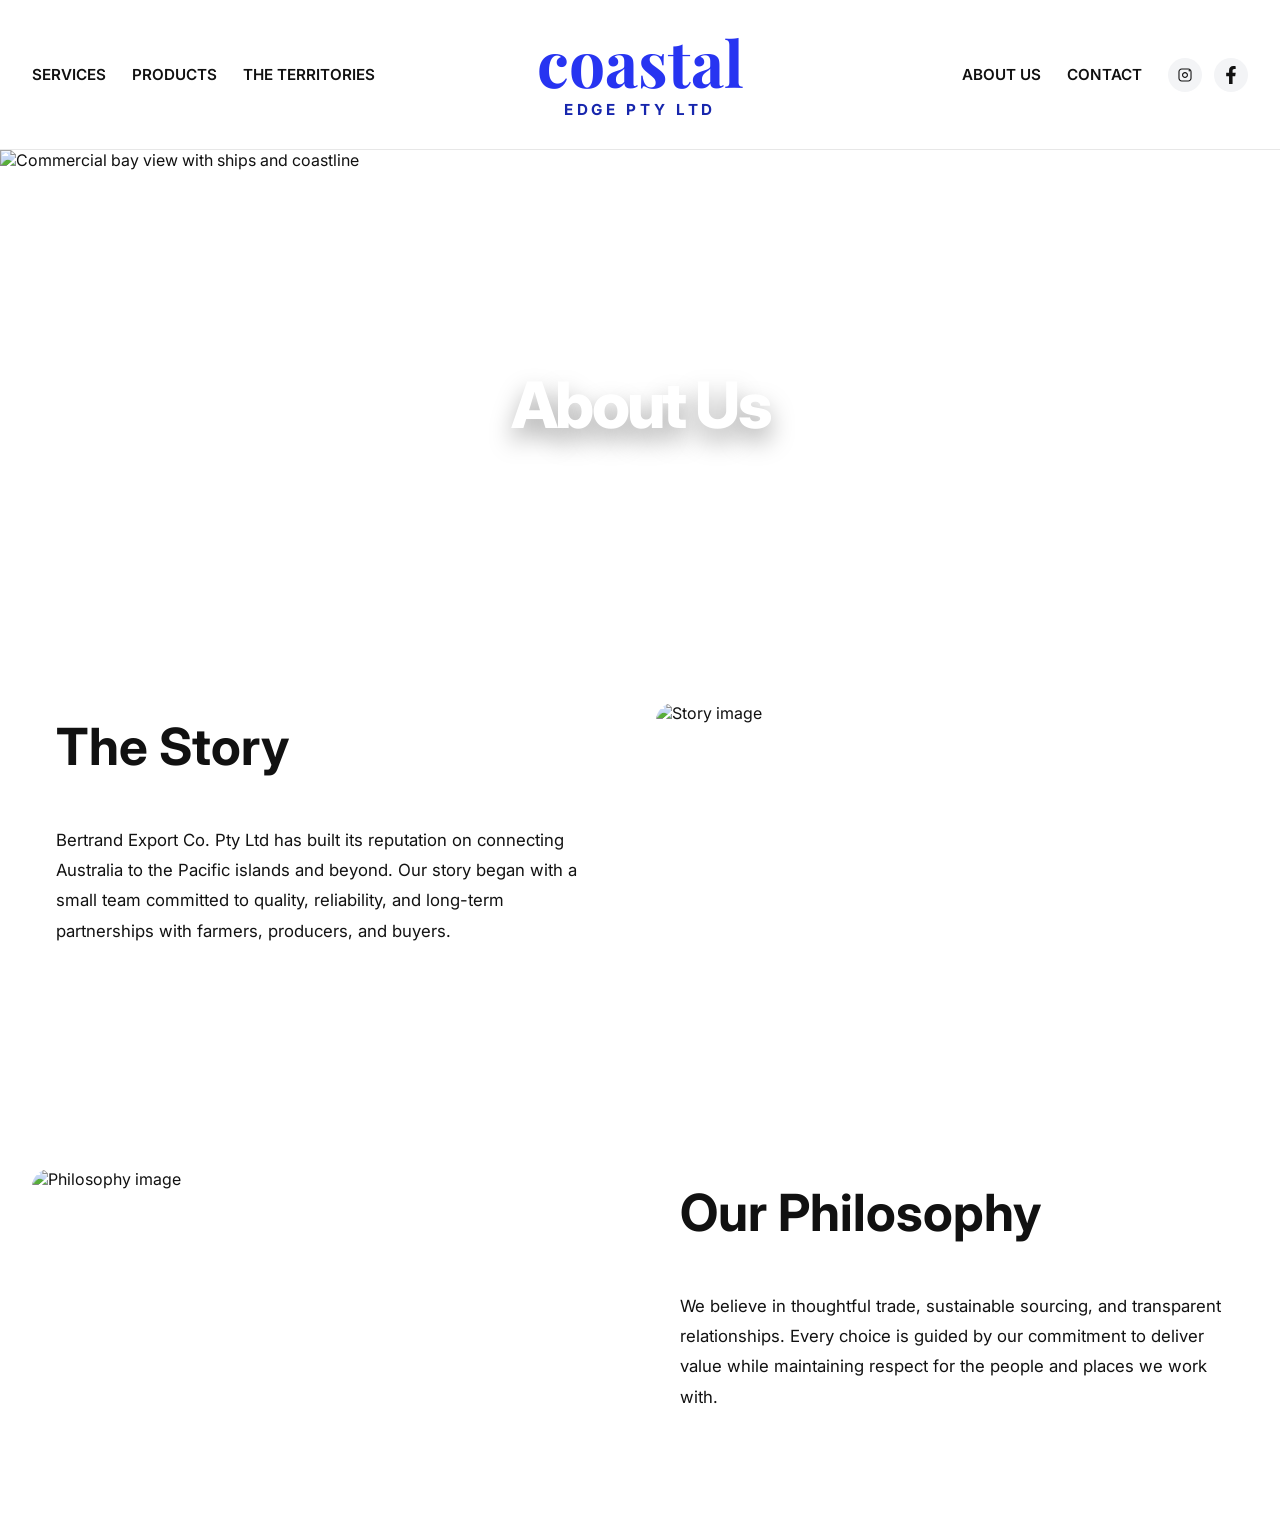
==== about.html @ 96f3cc94 "first commit" ====
<!DOCTYPE html>
<html lang="en">
  <head>
    <meta charset="UTF-8" />
    <meta name="viewport" content="width=device-width, initial-scale=1.0" />
    <title>About Us</title>
    <meta name="description" content="About Bertrand Export Co. Pty Ltd." />
    <link rel="preconnect" href="https://fonts.googleapis.com" />
    <link rel="preconnect" href="https://fonts.gstatic.com" crossorigin />
    <link
      href="https://fonts.googleapis.com/css2?family=Inter:wght@400;500;600;700&family=Playfair+Display:wght@600;700&display=swap"
      rel="stylesheet"
    />
    <link rel="stylesheet" href="styles.css" />
  </head>
  <body>
    <header class="site-header">
      <div class="header-group header-left">
        <a href="services.html">SERVICES</a>
        <a href="products.html">PRODUCTS</a>
        <a href="territory.html">THE TERRITORIES</a>
      </div>

      <div class="brand-block">
        <a class="brand-link" href="index.html">
          <div class="brand-mark">Coastal</div>
          <div class="brand-subtitle">EDGE PTY LTD</div>
        </a>
      </div>

      <div class="header-group header-right">
        <a href="about.html">ABOUT US</a>
        <a href="contact.html">CONTACT</a>
        <div class="social-links">
          <a href="https://www.instagram.com" aria-label="Instagram" class="social-icon">
            <svg viewBox="0 0 512 512" width="18" height="18" fill="currentColor" aria-hidden="true">
              <path d="M349.33 69.33H162.67C109.57 69.33 69.33 109.57 69.33 162.67v186.67C69.33 402.43 109.57 442.67 162.67 442.67h186.67c53.1 0 93.33-40.24 93.33-93.33V162.67c0-53.1-40.24-93.34-93.34-93.34zm62.67 280c0 34.49-28.18 62.67-62.67 62.67H162.67c-34.49 0-62.67-28.18-62.67-62.67V162.67c0-34.49 28.18-62.67 62.67-62.67h186.67c34.49 0 62.67 28.18 62.67 62.67v186.66z"/>
              <path d="M256 170.67c-46.67 0-85.33 38.67-85.33 85.33S209.33 341.33 256 341.33 341.33 302.67 341.33 256 302.67 170.67 256 170.67zm0 138.66c-29.41 0-53.33-23.92-53.33-53.33s23.92-53.33 53.33-53.33 53.33 23.92 53.33 53.33-23.92 53.33-53.33 53.33z"/>
              <circle cx="377.33" cy="134.67" r="21.33"/>
            </svg>
          </a>
          <a href="https://www.facebook.com" aria-label="Facebook" class="social-icon">
            <svg viewBox="0 0 320 512" width="18" height="18" fill="currentColor" aria-hidden="true">
              <path d="M279.14 288l14.22-92.66h-88.91V134.33c0-25.35 12.42-50.06 52.24-50.06H293V6.26S259.36 0 225.36 0c-73.22 0-121.09 44.38-121.09 124.72V195.3H22.89V288h81.38v224h100.2V288z"/>
            </svg>
          </a>
        </div>
      </div>
    </header>

    <main>
      <section class="hero-section-half">
        <img
          src="https://images.unsplash.com/photo-1522202176988-66273c2fd55f?auto=format&fit=crop&w=1600&q=80"
          alt="Commercial bay view with ships and coastline"
        />
        <div class="hero-overlay-center">
          <h1>About Us</h1>
        </div>
      </section>

      <section class="about-page">
        <section class="about-section">
          <div class="about-copy">
            <h1>The Story</h1>
            <p>Bertrand Export Co. Pty Ltd has built its reputation on connecting Australia to the Pacific islands and beyond. Our story began with a small team committed to quality, reliability, and long-term partnerships with farmers, producers, and buyers.</p>
          </div>
          <div class="about-image">
            <img src="https://images.unsplash.com/photo-1494526585095-c41746248156?auto=format&fit=crop&w=1200&q=80" alt="Story image" />
          </div>
        </section>

      <section class="about-section alternate">
        <div class="about-image">
          <img src="https://images.unsplash.com/photo-1483721310020-03333e577078?auto=format&fit=crop&w=1200&q=80" alt="Philosophy image" />
        </div>
        <div class="about-copy">
          <h1>Our Philosophy</h1>
          <p>We believe in thoughtful trade, sustainable sourcing, and transparent relationships. Every choice is guided by our commitment to deliver value while maintaining respect for the people and places we work with.</p>
        </div>
      </section>
    </main>
  </body>
</html>
---- styles.css ----
@import url('https://fonts.googleapis.com/css2?family=Inter:wght@400;500;600;700&display=swap');
@import url('https://fonts.googleapis.com/css2?family=Playfair+Display:wght@600;700;800&display=swap');

:root {
  --bg: #ffffff;
  --text: #111111;
  --muted: #5e6670;
  --border: #e7e7e7;
}

* {
  box-sizing: border-box;
}

body {
  margin: 0;
  font-family: 'Inter', sans-serif;
  color: var(--text);
  background: var(--bg);
}

img {
  display: block;
  max-width: 100%;
}

/* Prevent horizontal scrollbar from 100vw elements */
html, body {
  overflow-x: hidden;
}

.site-header {
  position: fixed;
  top: 0;
  left: 0;
  right: 0;
  display: grid;
  grid-template-columns: 1fr auto 1fr;
  align-items: center;
  gap: 20px;
  height: 150px;
  padding: 0 32px;
  border-bottom: 1px solid var(--border);
  background: #fff;
  z-index: 20;
}

.header-group {
  display: flex;
  align-items: center;
  gap: 26px;
  flex-wrap: wrap;
}

.header-left {
  justify-self: start;
}

.header-right {
  justify-self: end;
}

.header-group a,
.language {
  color: var(--text);
  text-decoration: none;
  font-size: 0.95rem;
  font-weight: 600;
}

.header-group a:hover,
.social-links a:hover {
  color: #1a73e8;
}

.social-links {
  display: flex;
  align-items: center;
  gap: 12px;
}

.social-icon {
  display: inline-flex;
  align-items: center;
  justify-content: center;
  width: 34px;
  height: 34px;
  border-radius: 50%;
  background: #f3f4f6;
  color: var(--text);
  text-decoration: none;
}

.social-icon:hover {
  background: #e8ecff;
  color: #1a73e8;
}

.icon {
  display: inline-flex;
  align-items: center;
  justify-content: center;
  font-size: 1.05rem;
}

/* Language selector (UI only) */
.language-selector {
  position: relative;
  display: inline-flex;
  align-items: center;
}

.language-button {
  display: inline-flex;
  align-items: center;
  gap: 10px;
  padding: 10px 10px;
  border: 0;
  background: transparent;
  color: var(--text);
  font: inherit;
  cursor: pointer;
  border-radius: 999px;
}

.language-button:hover {
  color: #1a73e8;
}

.language-globe {
  font-size: 1.05rem;
}

.language-caret {
  font-size: 0.9rem;
  margin-top: 1px;
}

.language-menu {
  list-style: none;
  margin: 0;
  padding: 8px 0;
  position: absolute;
  top: calc(100% + 8px);
  right: 0;
  min-width: 160px;
  background: #fff;
  border: 1px solid var(--border);
  border-radius: 12px;
  box-shadow: 0 12px 24px rgba(17, 24, 39, 0.10);
  display: none;
}

.language-selector:focus-within .language-menu,
.language-selector:hover .language-menu {
  display: block;
}

.language-menu li {
  padding: 10px 14px;
  color: var(--text);
  font-weight: 600;
  font-size: 0.95rem;
}

.language-menu li:hover {
  background: #f3f4f6;
  color: #1a73e8;
}

.brand-block {

  display: flex;
  flex-direction: column;
  align-items: center;
  justify-content: center;
  text-align: center;
  flex: 1;
}

.brand-link {
  display: inline-flex;
  flex-direction: column;
  align-items: center;
  justify-content: center;
  text-decoration: none;
  color: inherit;
}

.brand-mark {
  font-family: 'Playfair Display', serif;
  font-size: 4rem;
  font-weight: 700;
  text-transform: lowercase;
  color: #2734f1;
  line-height: 1;
  letter-spacing: 0;
}

.brand-subtitle {
  margin-top: 6px;
  font-family: 'Inter', sans-serif;
  font-size: 0.95rem;
  font-weight: 700;
  letter-spacing: 0.24em;
  text-transform: uppercase;
  color: #1726ad;
}

.hero-section {
  position: relative;
  width: 100vw;
  overflow: hidden;
  display: flex;
  align-items: center;
  justify-content: center;
  height: calc(50vh + 150px);
  margin: 0 calc(-50vw + 50%);
  padding-top: 150px;
}


.hero-section img {
  width: 100vw;
  height: 100%;
  object-fit: cover;
  border-radius: 0;
  box-shadow: none;
}

.hero-section.homepage-hero {
  height: 100vh;
}


.hero-overlay {
  position: absolute;
  top: 50%;
  left: 50%;
  transform: translate(-50%, -50%);
  width: 100%;
  text-align: center;
  padding: 0 32px;
}

.hero-overlay h1 {
  margin: 0;
  color: #ffffff;
  font-size: clamp(3rem, 6vw, 5.2rem);
  font-weight: 800;
  letter-spacing: -0.04em;
  line-height: 1.02;
  text-shadow: 0 16px 40px rgba(0, 0, 0, 0.35);
}

@media (max-width: 720px) {
  .site-header {
    height: 68px;
  }

  .brand-mark {
    font-size: 1.35rem;
  }

  .hero-section {
    padding: 16px;
  }
}

.hero-section-half {
  position: relative;
  width: 100vw;
  overflow: hidden;
  display: flex;
  align-items: center;
  justify-content: center;
  height: 50vh;
  margin: 150px 0 0;
}

.contact-page {
  max-width: 1200px;
  margin: 0 auto 80px;
  padding: 0 24px;
}

.contact-hero {
  position: relative;
  width: 100vw;
  left: 50%;
  right: 50%;
  margin-left: -50vw;
  margin-right: -50vw;
  overflow: hidden;
  margin-bottom: 24px;
}

.contact-hero img {
  width: 100%;
  height: 520px;
  object-fit: cover;
}

.contact-hero .hero-overlay {
  position: absolute;
  top: 50%;
  left: 50%;
  transform: translate(-50%, -50%);
  text-align: center;
  width: 100%;
  padding: 0 24px;
}

.contact-hero .hero-overlay h1 {
  margin: 0;
  color: #ffffff;
  font-size: clamp(3rem, 5vw, 4.5rem);
  font-weight: 800;
  text-shadow: 0 16px 40px rgba(0, 0, 0, 0.35);
}

.contact-grid {
  display: grid;
  grid-template-columns: minmax(0, 1fr) minmax(0, 1fr);
  gap: 10px;
  align-items: start;
  margin-top: 0px;
}

  .content-row {
    display: grid;
    grid-template-columns: 1fr 1fr;
    gap: 32px;
    align-items: center;
    margin-bottom: 60px;
    padding: 0 32px;
  }

  .content-row.reverse-row {
    direction: rtl;
  }

  .content-row.reverse-row > * {
    direction: ltr;
  }

  .text-block {
    max-width: 620px;
  }

  .text-block h2 {
    margin-top: 100px;
    font-size: clamp(2rem, 4vw, 2.5rem);
  }

  .text-block p {
    color: #4d535c;
    line-height: 1.9;
    margin: 1rem 0;
  }

  .service-card h2 {
    margin-top: 2rem;
    margin-bottom: 16px;
    font-size: 1.35rem;
    color: #111;
  }

  .image-block {
    display: flex;
    align-items: flex-start;
    justify-content: center;
    margin-top: 32px;
  }

  /* Ensure all content-row images match the Customs & Compliance size */
  .content-row .image-block img {
    width: 100%;
    max-width: 620px;
    min-height: 360px;
    height: 360px;
    object-fit: cover;
    border-radius: 22px;
  }

  .intro-text ol {
    padding-left: 1.5rem;
    margin: 1rem 0 0;
    color: #4d535c;
    line-height: 1.9;
  }

  .intro-text ol li {
    margin-bottom: 0.75rem;
  }

.contact-info-panel {
  /* Keep contact details consistently aligned (text + block layout) */
  text-align: left;
  width: 100%;
  display: flex;
  flex-direction: column;
  justify-content: flex-start;
  gap: 0.8rem;
  min-height: 200px;
  padding: 0;
}

.contact-info-panel h2 {
  margin-top: 0;
  font-size: clamp(2rem, 4vw, 2.6rem);
}

.contact-info-panel p {
  margin: 0;
  font-size: 1.05rem;
  line-height: 1.8;
  color: #2b2f38;
}

.contact-info-panel > p:first-of-type {
  margin-bottom: 1.2rem;
}

.contact-info-panel p strong {
  display: inline;
  margin-bottom: 0;
}

.contact-map-panel {
  margin-top: 100px;
  align-self: flex-start;
}

.contact-map-panel iframe,
.contact-map-panel img {
  width: 100%;
  height: 100%;
  min-height: 520px;
  border-radius: 24px;
  border: 0;
}


@media (max-width: 900px) {
  .contact-grid {
    grid-template-columns: 1fr;
  }

  .contact-hero {
    width: 100%;
    margin-left: 0;
    margin-right: 0;
    left: 0;
    right: 0;
  }

  .contact-hero img {
    height: 320px;
  }
}

.about-page {
  width: 100%;
  max-width: 1400px;
  margin: 0 auto 60px;
  padding: 0 32px;
}

.about-page h1 {
  margin-top: 0 !important;
}

.about-section {
  display: grid;
  grid-template-columns: 1fr 1fr;
  gap: 32px;
  align-items: center;
  margin-bottom: 60px;
  padding-top: 60px;
}

.about-section.alternate {
  grid-template-columns: 1fr 1fr;
}

.about-section .about-copy,
.about-section .about-image {
  width: 100%;
}

.about-section .about-copy {
  padding: 60px 24px;
}

.about-section .about-image img {
  min-height: 260px;
}
.about-copy h1 {
  margin-top: 0;
  font-size: clamp(2.5rem, 4vw, 3.6rem);
  line-height: 1.05;
}

.about-copy p {
  margin: 24px 0 0;
  font-size: 1.05rem;
  line-height: 1.8;
  color: #121212;
}

.about-image img {
  width: 100%;
  height: auto;
  min-height: 280px;
  object-fit: cover;
  border-radius: 18px;
}

@media (max-width: 900px) {
  .about-section,
  .about-section.alternate {
    grid-template-columns: 1fr;
  }

  .about-page {
    margin-top: 120px;
  }
}

.hero-section-half img {
  width: 100%;
  height: 100%;
  object-fit: cover;
}

.hero-overlay-center {
  position: absolute;
  top: 40%;
  left: 50%;
  transform: translate(-50%, -50%);
  width: 100%;
  max-width: 960px;
  text-align: center;
  padding: 0 24px;
}

.hero-overlay-center h1 {
  margin: 0;
  color: #ffffff;
  font-size: clamp(2.8rem, 5vw, 4.5rem);
  font-weight: 800;
  letter-spacing: -0.04em;
  line-height: 1.02;
  text-shadow: 0 12px 24px rgba(0, 0, 0, 0.35);
}

.content-section {
  max-width: none;
  width: 100%;
  margin: 32px 0 48px;
  padding: 0 24px;
}

.intro-text {
  max-width: none;
  width: 100%;
  margin: 0 0 34px;
  text-align: center;
}

  .services-page .intro-text h1 {
    margin: 3rem 0 1rem;
    font-size: clamp(2.4rem, 4vw, 3rem);
    font-weight: 500;
    letter-spacing: -0.02em;
    color: #111;
  }

  .services-page .intro-text p,
  .services-page .intro-text ol {
    margin: 0 auto 1rem;
    max-width: 760px;
    font-size: 1.12rem;
    line-height: 1.95;
    color: #4d535c;
  }

  .services-page .intro-text:first-of-type {
    margin-bottom: 5rem;
  }

  .services-page .intro-text ol {
    padding-left: 1.25rem;
    text-align: left;
  }

  .services-page .service-grid {
    margin-top: 5rem;
  }

  .services-page .service-grid.service-grid-wide {
    margin: 0 auto 100px;
  }

.territory-page .content-section .intro-text p {
  font-size: 1.2rem;
  max-width: 860px;
  margin: 0 auto 1.5rem;
  line-height: 1.9;
}

.territory-page .territory-grid {
  display: grid;
  grid-template-columns: repeat(3, minmax(0, 1fr));
  gap: 24px;
  margin-top: 32px;
}

.territory-page .territory-grid article {
  background: #fff;
  border: 1px solid #f0f0f0;
  padding: 16px 24px 24px;
  border-radius: 18px;
  box-shadow: 0 12px 24px rgba(17, 24, 39, 0.06);
}

.territory-page .territory-grid article h2 {
  margin-top: 0 !important;
  margin-bottom: 14px;
}

.territory-grid h2 {
  margin-top: 0;
  margin-bottom: 14px;
  font-size: 1.35rem;
  color: #111;
}

.territory-grid p {
  margin: 0;
  color: #4d535c;
  line-height: 1.85;
}

  .service-grid {
    display: grid;
    grid-template-columns: repeat(3, minmax(0, 1fr));
    gap: 24px;
    margin-top: 32px;
  }

  .service-grid.service-grid-wide {
    margin-top: 16px;
  }

  .service-card {
    background: #ffffff;
    border: 1px solid #e7e7e7;
    border-radius: 18px;
    padding: 28px;
    box-shadow: 0 12px 24px rgba(17, 24, 39, 0.06);
  }

  .service-card h2 {
    margin-top: 0;
    margin-bottom: 16px;
    font-size: 1.35rem;
    color: #111;
  }

  .service-card p {
    margin: 0;
    color: #3d4451;
    line-height: 1.8;
  }

  @media (max-width: 900px) {
    .service-grid,
    .territory-grid,
    .about-section,
    .about-section.alternate,
    .contact-grid,
    .content-row {
      grid-template-columns: 1fr;
    }

    .contact-hero,
    .hero-section,
    .hero-section-half {
      width: 100%;
      margin-left: 0;
      margin-right: 0;
      left: 0;
      right: 0;
    }

    .contact-hero img,
    .hero-section img,
    .hero-section-half img {
      height: 320px;
    }

    .about-page {
      margin-top: 120px;
    }
  }

/* Increase top spacing above all headings site-wide */
h1, h2, h3, h4, h5, h6 {
  margin-top: 150px !important;
}

/* Products page headings should not have the global extra top spacing */
.products-page h3 {
  margin-top: 20px !important;
  margin-bottom: 5px !important;
}


/* Add space below each product content block */
.products-grid .product-card {
  margin-bottom: 80px;
}


/* Reset heading top spacing inside cards */
.service-card h1,
.service-card h2,
.service-card h3,
.service-card h4,
.service-card h5,
.service-card h6 {
  margin-top: 0 !important;
}
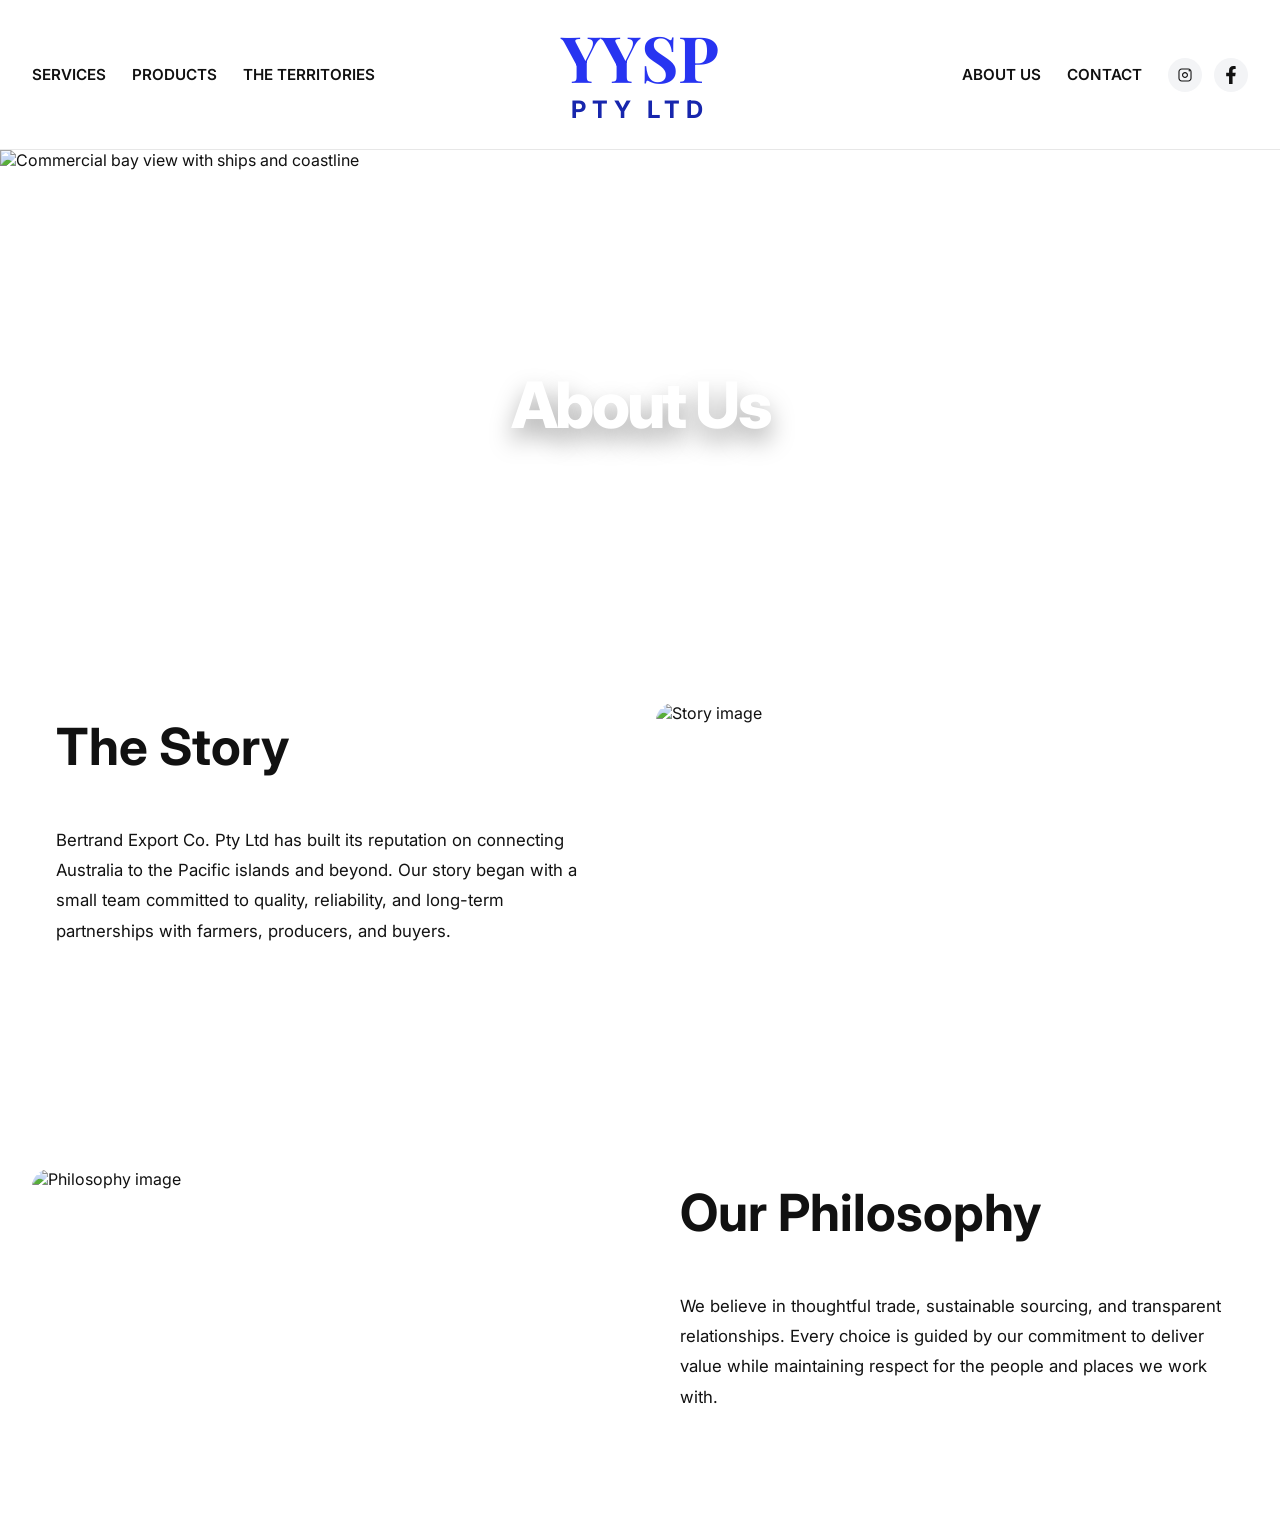
==== commit eaf03df5: "new" ====
--- a/about.html
+++ b/about.html
@@ -23,10 +23,16 @@
 
       <div class="brand-block">
         <a class="brand-link" href="index.html">
-          <div class="brand-mark">Coastal</div>
-          <div class="brand-subtitle">EDGE PTY LTD</div>
+          <div class="brand-mark">YYSP</div>
+          <div class="brand-subtitle">PTY LTD</div>
         </a>
       </div>
+
+      <button class="mobile-menu-toggle" type="button" aria-label="Toggle navigation" aria-expanded="false">
+        <span></span>
+        <span></span>
+        <span></span>
+      </button>
 
       <div class="header-group header-right">
         <a href="about.html">ABOUT US</a>
@@ -80,5 +86,27 @@
         </div>
       </section>
     </main>
+
+    <script>
+      const menuToggle = document.querySelector('.mobile-menu-toggle');
+      const siteHeader = document.querySelector('.site-header');
+      if (menuToggle && siteHeader) {
+        if (!siteHeader.querySelector('.mobile-nav-links')) {
+          const mobileNav = document.createElement('div');
+          mobileNav.className = 'mobile-nav-links';
+          const navLinks = Array.from(siteHeader.querySelectorAll('.header-group > a'));
+          navLinks.forEach((link) => {
+            const clone = link.cloneNode(true);
+            mobileNav.appendChild(clone);
+          });
+          siteHeader.appendChild(mobileNav);
+        }
+
+        menuToggle.addEventListener('click', () => {
+          const isOpen = siteHeader.classList.toggle('nav-open');
+          menuToggle.setAttribute('aria-expanded', isOpen ? 'true' : 'false');
+        });
+      }
+    </script>
   </body>
 </html>
--- a/styles.css
+++ b/styles.css
@@ -96,6 +96,31 @@
   color: #1a73e8;
 }
 
+.mobile-menu-toggle {
+  display: none;
+  flex-direction: column;
+  align-items: center;
+  justify-content: center;
+  gap: 4px;
+  width: 44px;
+  height: 44px;
+  border: 0;
+  background: transparent;
+  padding: 0;
+  cursor: pointer;
+}
+
+.mobile-menu-toggle span {
+  display: block;
+  width: 22px;
+  height: 2px;
+  border-radius: 2px;
+  background: #111;
+}
+
+.mobile-nav-links {
+  display: none;
+}
 .icon {
   display: inline-flex;
   align-items: center;
@@ -191,7 +216,6 @@
   font-family: 'Playfair Display', serif;
   font-size: 4rem;
   font-weight: 700;
-  text-transform: lowercase;
   color: #2734f1;
   line-height: 1;
   letter-spacing: 0;
@@ -200,7 +224,7 @@
 .brand-subtitle {
   margin-top: 6px;
   font-family: 'Inter', sans-serif;
-  font-size: 0.95rem;
+  font-size: 1.5rem;
   font-weight: 700;
   letter-spacing: 0.24em;
   text-transform: uppercase;
@@ -218,7 +242,6 @@
   margin: 0 calc(-50vw + 50%);
   padding-top: 150px;
 }
-
 
 .hero-section img {
   width: 100vw;
@@ -524,7 +547,17 @@
   }
 
   .about-page {
-    margin-top: 120px;
+    margin-top: 60px;
+  }
+
+  .about-section .about-copy,
+  .about-section.alternate .about-copy {
+    order: 1;
+  }
+
+  .about-section .about-image,
+  .about-section.alternate .about-image {
+    order: 2;
   }
 }
 
@@ -695,6 +728,21 @@
       right: 0;
     }
 
+    .services-page .hero-section {
+      position: relative;
+      width: 100vw;
+      left: 50%;
+      margin-left: -50vw;
+      margin-right: -50vw;
+      margin-top: 70px;
+      margin-bottom: 18px;
+      overflow: hidden;
+    }
+
+    .services-page .service-grid + .intro-text {
+      margin-top: 6rem;
+    }
+
     .contact-hero img,
     .hero-section img,
     .hero-section-half img {
@@ -734,4 +782,334 @@
   margin-top: 0 !important;
 }
 
-
+@media (max-width: 900px) {
+  /* Make hero full-bleed on small screens only (desktop remains unchanged) */
+  .hero-section {
+    width: 100%;
+    margin: 0;
+    padding-top: 0;
+    height: auto;
+  }
+
+  .services-page .hero-section {
+    position: relative;
+    width: 100vw;
+    left: 50%;
+    margin-left: -50vw;
+    margin-right: -50vw;
+    margin-top: 70px;
+    margin-bottom: 18px;
+    overflow: hidden;
+  }
+
+  .hero-section img {
+    width: 100%;
+    height: 360px;
+    object-fit: cover;
+  }
+  .site-header {
+    grid-template-columns: auto 1fr auto;
+    height: auto;
+    padding: 16px 20px;
+    gap: 12px;
+  }
+
+  .header-group {
+    display: none;
+    justify-content: center;
+    gap: 14px 20px;
+  }
+
+  .site-header.nav-open .mobile-nav-links {
+    display: flex;
+    flex-direction: column;
+    align-items: flex-start;
+    position: absolute;
+    top: calc(100% + 8px);
+    right: 20px;
+    left: auto;
+    width: min(260px, calc(100vw - 40px));
+    padding: 16px 18px;
+    background: #fff;
+    border: 1px solid var(--border);
+    border-radius: 14px;
+    box-shadow: 0 12px 24px rgba(17, 24, 39, 0.12);
+    z-index: 25;
+  }
+
+  .mobile-nav-links a {
+    display: block;
+    width: 100%;
+    padding: 10px 0;
+    color: var(--text);
+    text-decoration: none;
+    font-size: 0.95rem;
+    font-weight: 600;
+  }
+
+  .mobile-nav-links a:hover {
+    color: #1a73e8;
+  }
+
+  .header-left,
+  .header-right {
+    justify-self: auto;
+  }
+
+  .brand-block {
+    justify-self: start;
+    justify-content: flex-start;
+    align-items: flex-start;
+    margin-bottom: 0;
+    text-align: left;
+  }
+
+  .brand-block .brand-link {
+    align-items: flex-start;
+  }
+
+  /* Territory page: stack cards and tighten spacing on mobile only */
+  .territory-page .territory-grid {
+    grid-template-columns: 1fr;
+    gap: 18px;
+    padding: 0 16px;
+    margin-top: 18px;
+  }
+
+  .territory-page .territory-grid article {
+    padding: 18px;
+    min-height: auto;
+    border-radius: 14px;
+  }
+
+  /* Lower the hero overlay on territories page so the heading is visually centered on mobile */
+  .hero-overlay-center {
+    top: 50%;
+    transform: translate(-50%, -50%);
+  }
+
+  .brand-mark {
+    font-size: 1.85rem;
+  }
+
+  .brand-subtitle {
+    font-size: 0.72rem;
+    letter-spacing: 0.16em;
+  }
+
+  .mobile-menu-toggle {
+    display: flex;
+    justify-self: end;
+  }
+
+  .hero-section,
+  .hero-section-half,
+  .contact-hero {
+    height: 360px;
+    min-height: 360px;
+    margin: 0;
+    padding-top: 0;
+  }
+
+  /* Contact page: ensure hero image is full-width on mobile and add spacing below */
+  .contact-hero {
+    width: 100%;
+    left: 0;
+    right: 0;
+    margin-left: 0;
+    margin-right: 0;
+    overflow: hidden;
+    margin-bottom: 28px;
+  }
+
+  .contact-hero img {
+    width: 100%;
+    height: 360px;
+    object-fit: cover;
+  }
+
+  .hero-section.homepage-hero {
+    height: 70vh;
+    min-height: 420px;
+  }
+
+  .hero-overlay,
+  .hero-overlay-center,
+  .contact-hero .hero-overlay {
+    padding: 0 20px;
+  }
+
+  .hero-overlay h1,
+  .hero-overlay-center h1,
+  .contact-hero .hero-overlay h1 {
+    font-size: clamp(2rem, 6vw, 2.8rem);
+    line-height: 1.1;
+  }
+
+  .content-section {
+    padding: 0 20px;
+    margin: 20px 0 32px;
+  }
+
+  .content-row {
+    grid-template-columns: 1fr;
+    gap: 18px;
+    padding: 0;
+    margin-bottom: 32px;
+  }
+
+  .content-row.reverse-row {
+    direction: ltr;
+  }
+
+  .text-block {
+    max-width: 100%;
+  }
+
+  .text-block h2 {
+    margin-top: 0 !important;
+    font-size: clamp(1.6rem, 4vw, 2rem);
+  }
+
+  .text-block p {
+    font-size: 1rem;
+    line-height: 1.75;
+  }
+
+  .image-block {
+    margin-top: 0;
+  }
+
+  .content-row .image-block img {
+    min-height: 240px;
+    height: 240px;
+  }
+
+  .service-grid,
+  .territory-grid,
+  .about-section,
+  .about-section.alternate,
+  .contact-grid {
+    grid-template-columns: 1fr;
+    gap: 18px;
+  }
+
+  .service-card,
+  .territory-page .territory-grid article {
+    padding: 22px;
+  }
+
+  .about-page {
+    padding: 0 20px;
+    margin-top: 110px;
+  }
+
+  .about-section .about-copy {
+    padding: 0 0 8px;
+  }
+
+  .contact-info-panel,
+  .contact-map-panel {
+    margin-top: 0;
+  }
+
+  .contact-map-panel iframe,
+  .contact-map-panel img {
+    min-height: 320px;
+  }
+
+  h1,
+  h2,
+  h3,
+  h4,
+  h5,
+  h6 {
+    margin-top: 0 !important;
+  }
+
+  .products-page h3 {
+    margin-top: 12px !important;
+    margin-bottom: 6px !important;
+  }
+
+  .products-grid .product-card {
+    margin-bottom: 24px;
+  }
+}
+
+@media (max-width: 600px) {
+  .site-header {
+    padding: 14px 16px 12px;
+  }
+
+  .header-group {
+    gap: 10px 14px;
+  }
+
+  .header-group a {
+    font-size: 0.82rem;
+  }
+
+  .brand-mark {
+    font-size: 1.8rem;
+  }
+
+  .brand-subtitle {
+    font-size: 0.7rem;
+    letter-spacing: 0.14em;
+  }
+
+  .hero-section,
+  .hero-section-half,
+  .contact-hero {
+    height: 300px;
+    min-height: 300px;
+  }
+
+  .hero-section.homepage-hero {
+    height: 60vh;
+    min-height: 340px;
+  }
+
+  .hero-overlay,
+  .hero-overlay-center,
+  .contact-hero .hero-overlay {
+    padding: 0 16px;
+  }
+
+  .content-section {
+    padding: 0 16px;
+  }
+
+  .about-page {
+    padding: 0 16px;
+  }
+
+  .content-row .image-block img {
+    min-height: 220px;
+    height: 220px;
+    border-radius: 16px;
+  }
+
+  /* Extra small screens: nudge territories hero a bit lower for perfect centering */
+  .hero-overlay-center {
+    top: 55%;
+    transform: translate(-50%, -50%);
+  }
+
+  .territory-page .territory-grid {
+    padding: 0 12px;
+    gap: 14px;
+  }
+
+  /* Extra-small screens: slightly larger gap under contact hero */
+  .contact-hero {
+    margin-bottom: 36px;
+  }
+
+  .contact-hero img {
+    height: 320px;
+  }
+}
+
+
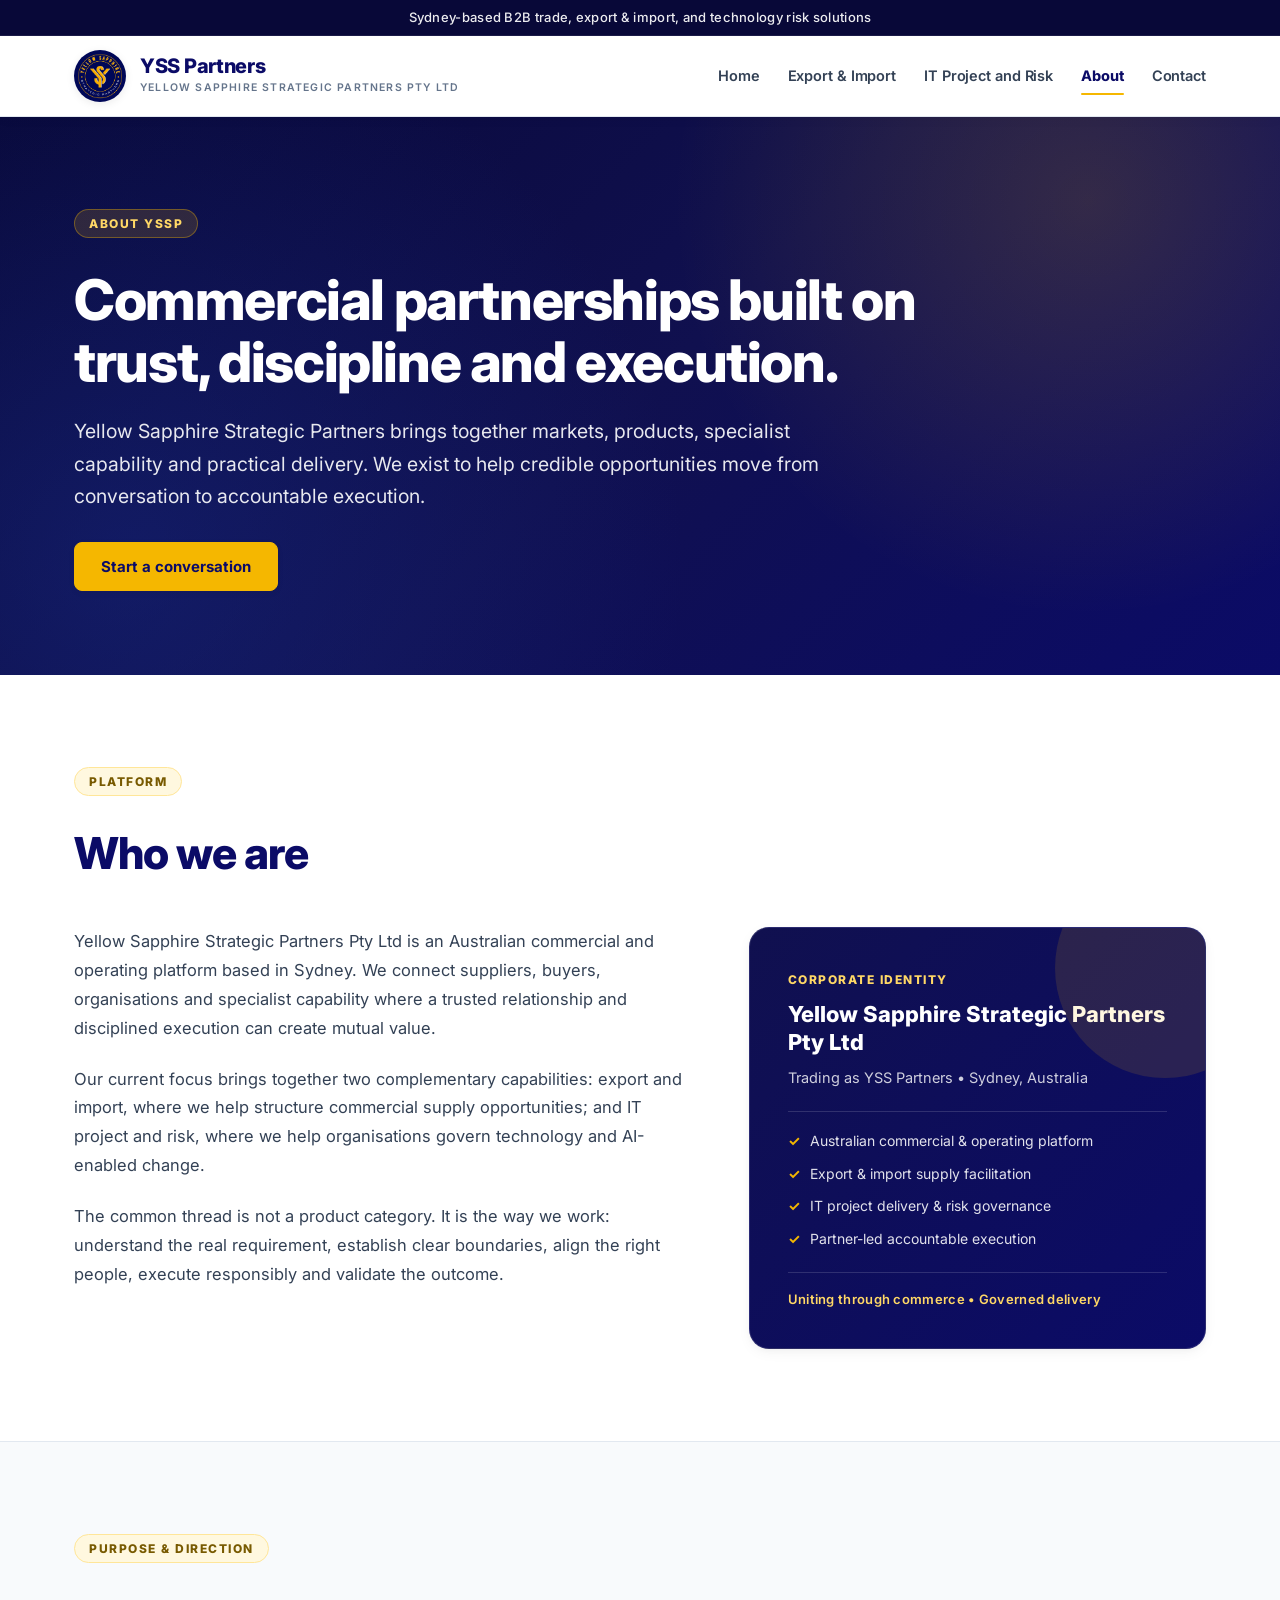
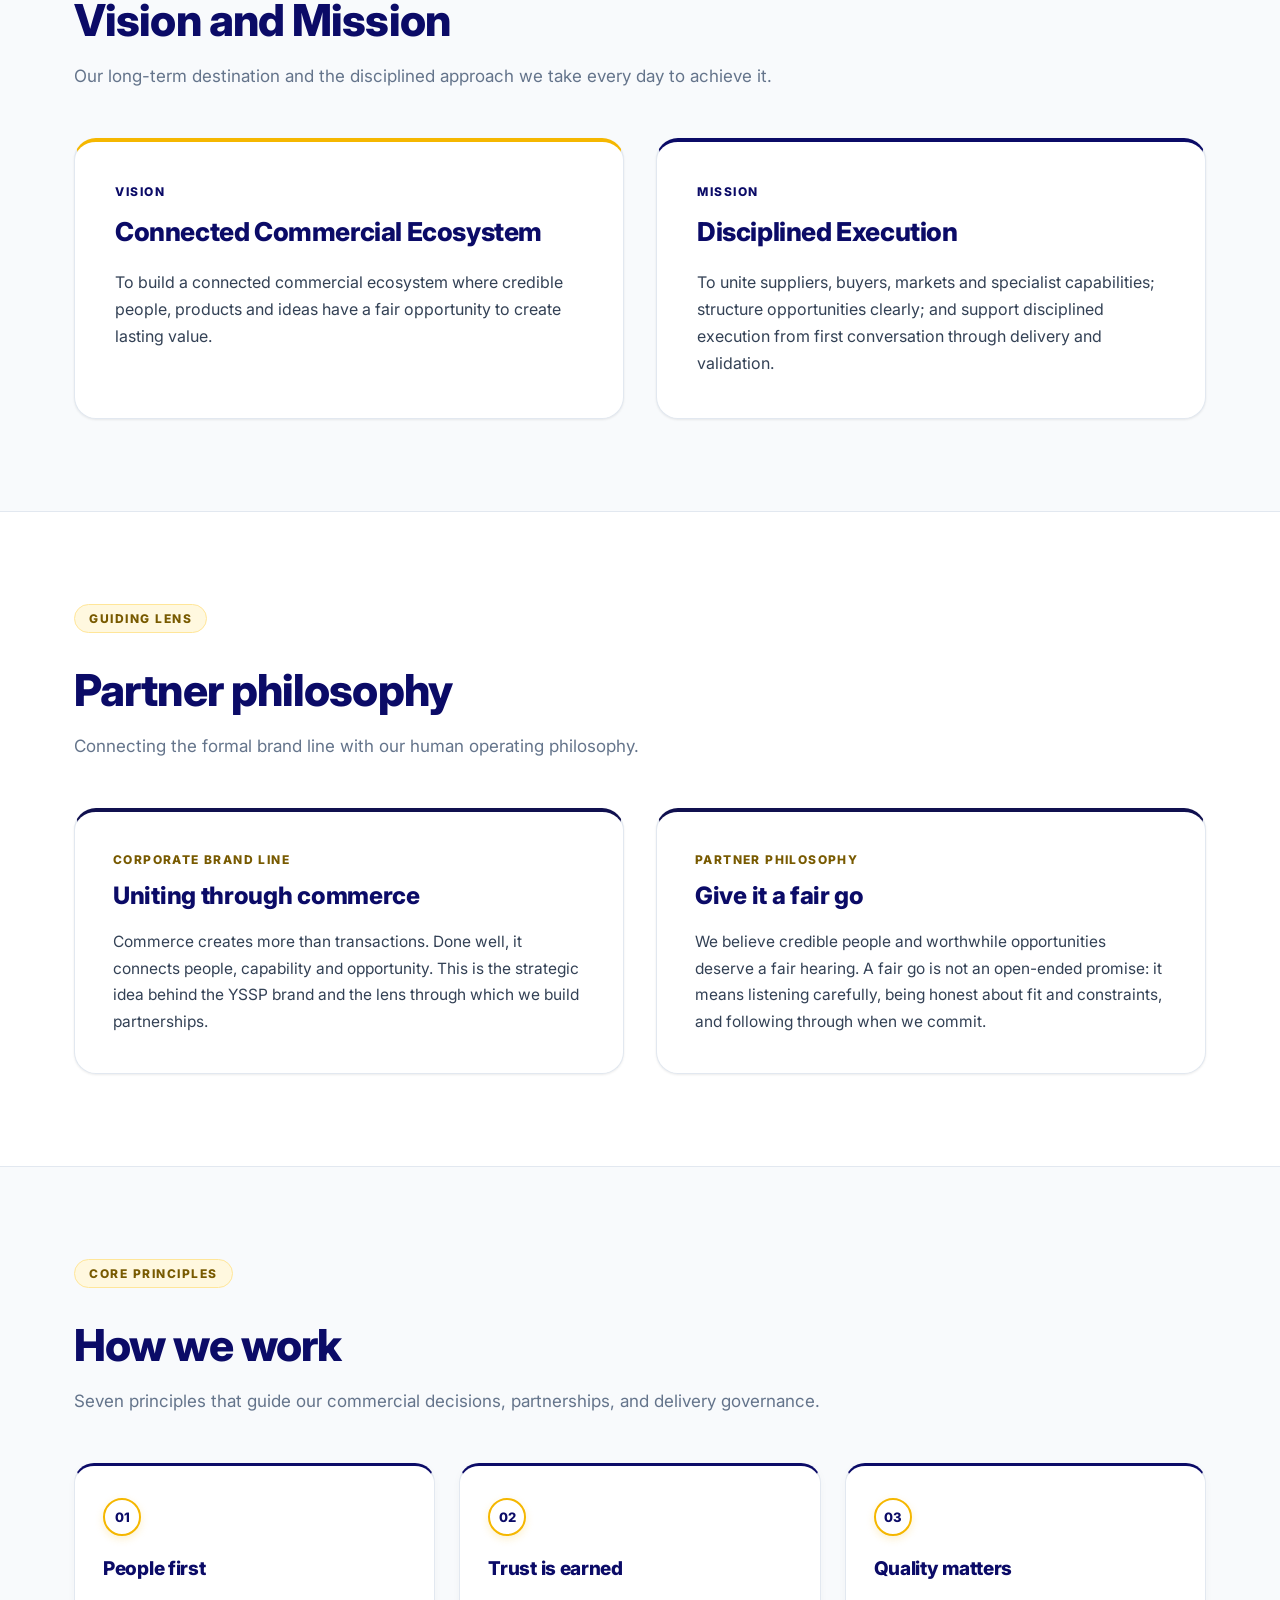
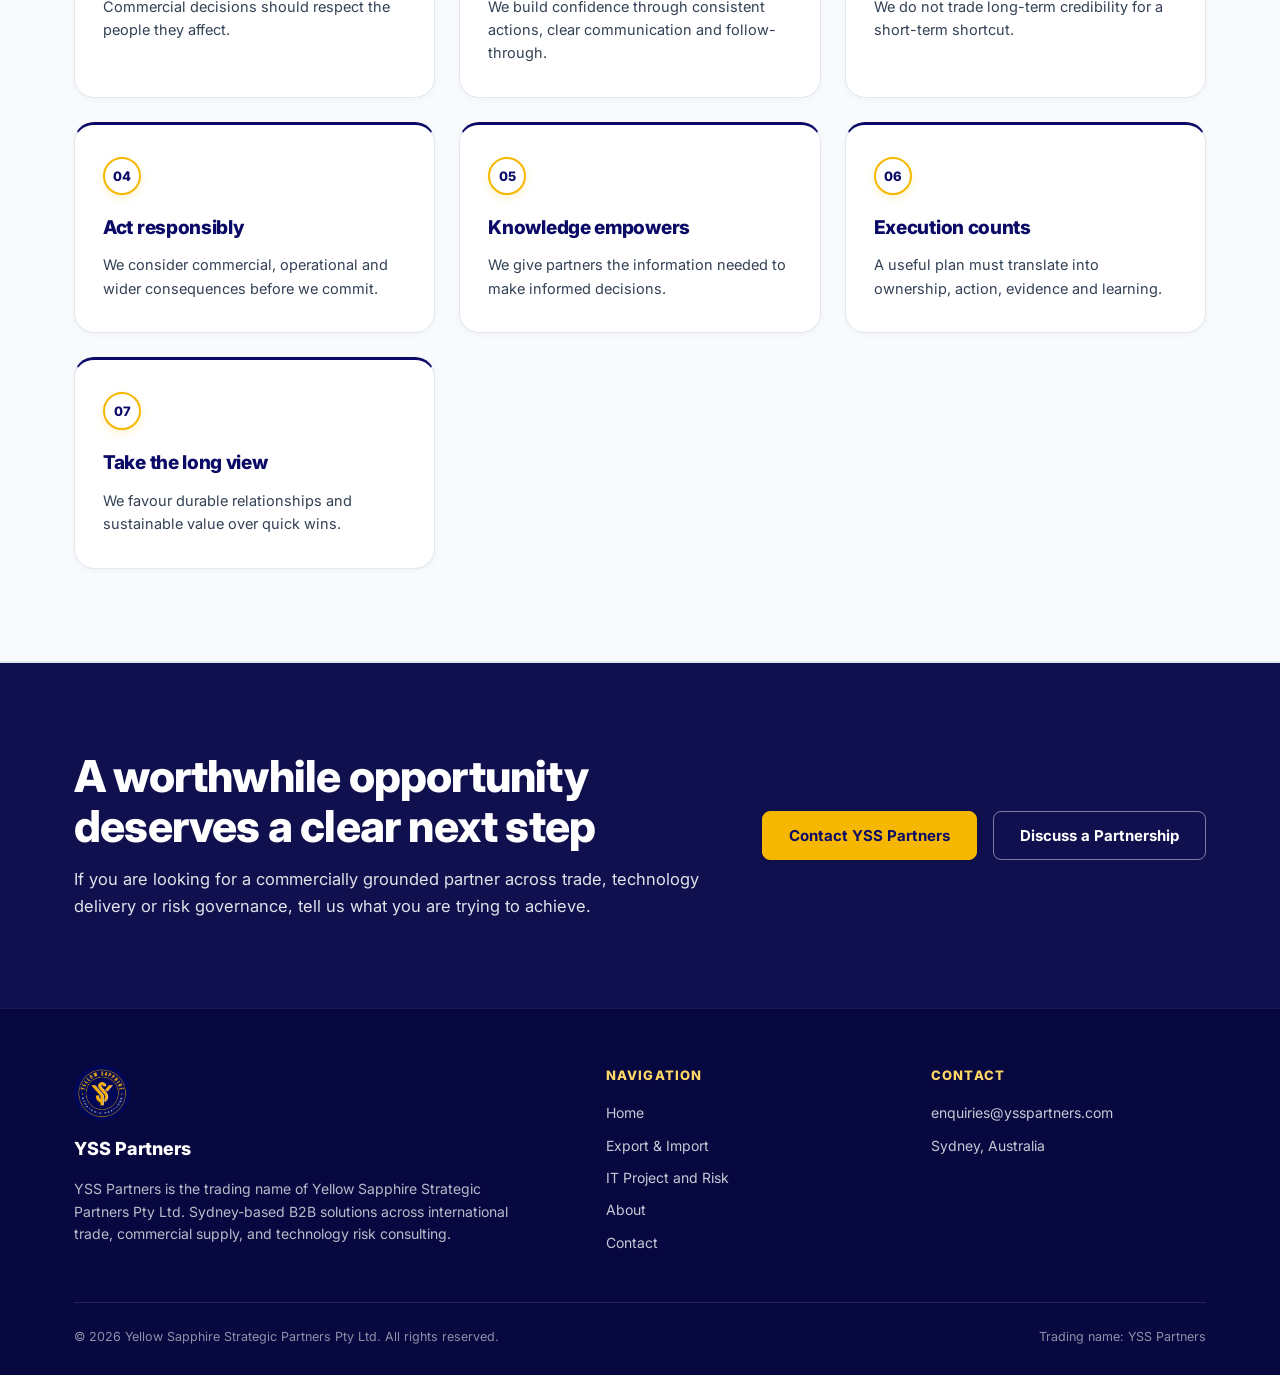
==== commit e4e5928a: "new" ====
--- a/about.html
+++ b/about.html
@@ -1,112 +1,302 @@
 <!DOCTYPE html>
 <html lang="en">
-  <head>
-    <meta charset="UTF-8" />
-    <meta name="viewport" content="width=device-width, initial-scale=1.0" />
-    <title>About Us</title>
-    <meta name="description" content="About Bertrand Export Co. Pty Ltd." />
-    <link rel="preconnect" href="https://fonts.googleapis.com" />
-    <link rel="preconnect" href="https://fonts.gstatic.com" crossorigin />
-    <link
-      href="https://fonts.googleapis.com/css2?family=Inter:wght@400;500;600;700&family=Playfair+Display:wght@600;700&display=swap"
-      rel="stylesheet"
-    />
-    <link rel="stylesheet" href="styles.css" />
-  </head>
-  <body>
-    <header class="site-header">
-      <div class="header-group header-left">
-        <a href="services.html">SERVICES</a>
-        <a href="products.html">PRODUCTS</a>
-        <a href="territory.html">THE TERRITORIES</a>
-      </div>
-
-      <div class="brand-block">
-        <a class="brand-link" href="index.html">
-          <div class="brand-mark">YYSP</div>
-          <div class="brand-subtitle">PTY LTD</div>
-        </a>
-      </div>
-
-      <button class="mobile-menu-toggle" type="button" aria-label="Toggle navigation" aria-expanded="false">
-        <span></span>
-        <span></span>
-        <span></span>
+<head>
+  <meta charset="UTF-8" />
+  <meta name="viewport" content="width=device-width, initial-scale=1.0" />
+  <title>About YSS Partners | Commercial Partnerships Built on Trust, Discipline and Execution</title>
+  <meta name="description" content="Yellow Sapphire Strategic Partners (YSSP) brings together markets, products, specialist capability and practical delivery across trade and technology governance." />
+  <link rel="icon" type="image/png" href="assets/images/yssp-logo.png" />
+  <link rel="preconnect" href="https://fonts.googleapis.com" />
+  <link rel="preconnect" href="https://fonts.gstatic.com" crossorigin />
+  <link href="https://fonts.googleapis.com/css2?family=Inter:wght@400;500;600;700;800&display=swap" rel="stylesheet" />
+  <link rel="stylesheet" href="styles.css" />
+</head>
+<body>
+
+  <!-- Primary Site Header (Sticky with Top Announcement Bar) -->
+  <header class="site-header">
+    <!-- Top Announcement Bar -->
+    <div class="topbar">
+      Sydney-based B2B trade, export &amp; import, and technology risk solutions
+    </div>
+
+    <div class="container nav-container">
+      <a class="brand" href="index.html" aria-label="YSS Partners Home">
+        <img src="assets/images/yssp-logo.png" alt="YSS Partners circular emblem" class="brand-logo" width="52" height="52" />
+        <div class="brand-text">
+          <span class="brand-title">YSS Partners</span>
+          <span class="brand-subtitle">Yellow Sapphire Strategic Partners Pty Ltd</span>
+        </div>
+      </a>
+
+      <button class="mobile-toggle" id="mobileMenuBtn" aria-label="Toggle navigation menu" aria-expanded="false" aria-controls="primaryNav">
+        <span aria-hidden="true">&#9776;</span>
       </button>
 
-      <div class="header-group header-right">
-        <a href="about.html">ABOUT US</a>
-        <a href="contact.html">CONTACT</a>
-        <div class="social-links">
-          <a href="https://www.instagram.com" aria-label="Instagram" class="social-icon">
-            <svg viewBox="0 0 512 512" width="18" height="18" fill="currentColor" aria-hidden="true">
-              <path d="M349.33 69.33H162.67C109.57 69.33 69.33 109.57 69.33 162.67v186.67C69.33 402.43 109.57 442.67 162.67 442.67h186.67c53.1 0 93.33-40.24 93.33-93.33V162.67c0-53.1-40.24-93.34-93.34-93.34zm62.67 280c0 34.49-28.18 62.67-62.67 62.67H162.67c-34.49 0-62.67-28.18-62.67-62.67V162.67c0-34.49 28.18-62.67 62.67-62.67h186.67c34.49 0 62.67 28.18 62.67 62.67v186.66z"/>
-              <path d="M256 170.67c-46.67 0-85.33 38.67-85.33 85.33S209.33 341.33 256 341.33 341.33 302.67 341.33 256 302.67 170.67 256 170.67zm0 138.66c-29.41 0-53.33-23.92-53.33-53.33s23.92-53.33 53.33-53.33 53.33 23.92 53.33 53.33-23.92 53.33-53.33 53.33z"/>
-              <circle cx="377.33" cy="134.67" r="21.33"/>
-            </svg>
-          </a>
-          <a href="https://www.facebook.com" aria-label="Facebook" class="social-icon">
-            <svg viewBox="0 0 320 512" width="18" height="18" fill="currentColor" aria-hidden="true">
-              <path d="M279.14 288l14.22-92.66h-88.91V134.33c0-25.35 12.42-50.06 52.24-50.06H293V6.26S259.36 0 225.36 0c-73.22 0-121.09 44.38-121.09 124.72V195.3H22.89V288h81.38v224h100.2V288z"/>
-            </svg>
-          </a>
-        </div>
-      </div>
-    </header>
-
-    <main>
-      <section class="hero-section-half">
-        <img
-          src="https://images.unsplash.com/photo-1522202176988-66273c2fd55f?auto=format&fit=crop&w=1600&q=80"
-          alt="Commercial bay view with ships and coastline"
-        />
-        <div class="hero-overlay-center">
-          <h1>About Us</h1>
-        </div>
-      </section>
-
-      <section class="about-page">
-        <section class="about-section">
-          <div class="about-copy">
-            <h1>The Story</h1>
-            <p>Bertrand Export Co. Pty Ltd has built its reputation on connecting Australia to the Pacific islands and beyond. Our story began with a small team committed to quality, reliability, and long-term partnerships with farmers, producers, and buyers.</p>
+      <!-- Primary Navigation (Exactly 5 Items) -->
+      <nav class="primary-nav" id="primaryNav" aria-label="Main Navigation">
+        <a href="index.html">Home</a>
+        <a href="export-import.html">Export &amp; Import</a>
+        <a href="it-project-risk.html">IT Project and Risk</a>
+        <a href="about.html" class="active" aria-current="page">About</a>
+        <a href="contact.html">Contact</a>
+      </nav>
+    </div>
+  </header>
+
+  <main id="main-content">
+    <!-- SECTION 01 — HERO -->
+    <section class="about-hero" aria-labelledby="about-hero-headline">
+      <div class="container">
+        <div class="eyebrow">About YSSP</div>
+        <h1 id="about-hero-headline">Commercial partnerships built on trust, discipline and execution.</h1>
+        <p>Yellow Sapphire Strategic Partners brings together markets, products, specialist capability and practical delivery. We exist to help credible opportunities move from conversation to accountable execution.</p>
+        <div class="hero-actions">
+          <a href="contact.html" class="btn btn-primary">Start a conversation</a>
+        </div>
+      </div>
+    </section>
+
+    <!-- SECTION 02 — WHO WE ARE -->
+    <section class="content-section" aria-labelledby="who-we-are-heading">
+      <div class="container">
+        <div class="section-head">
+          <div class="eyebrow" style="color:var(--navy);">Platform</div>
+          <h2 id="who-we-are-heading">Who we are</h2>
+        </div>
+
+        <div class="who-we-are-layout">
+          <div class="who-we-are-text">
+            <p>Yellow Sapphire Strategic Partners Pty Ltd is an Australian commercial and operating platform based in Sydney. We connect suppliers, buyers, organisations and specialist capability where a trusted relationship and disciplined execution can create mutual value.</p>
+            <p>Our current focus brings together two complementary capabilities: export and import, where we help structure commercial supply opportunities; and IT project and risk, where we help organisations govern technology and AI-enabled change.</p>
+            <p>The common thread is not a product category. It is the way we work: understand the real requirement, establish clear boundaries, align the right people, execute responsibly and validate the outcome.</p>
           </div>
-          <div class="about-image">
-            <img src="https://images.unsplash.com/photo-1494526585095-c41746248156?auto=format&fit=crop&w=1200&q=80" alt="Story image" />
-          </div>
-        </section>
-
-      <section class="about-section alternate">
-        <div class="about-image">
-          <img src="https://images.unsplash.com/photo-1483721310020-03333e577078?auto=format&fit=crop&w=1200&q=80" alt="Philosophy image" />
-        </div>
-        <div class="about-copy">
-          <h1>Our Philosophy</h1>
-          <p>We believe in thoughtful trade, sustainable sourcing, and transparent relationships. Every choice is guided by our commitment to deliver value while maintaining respect for the people and places we work with.</p>
-        </div>
-      </section>
-    </main>
-
-    <script>
-      const menuToggle = document.querySelector('.mobile-menu-toggle');
-      const siteHeader = document.querySelector('.site-header');
-      if (menuToggle && siteHeader) {
-        if (!siteHeader.querySelector('.mobile-nav-links')) {
-          const mobileNav = document.createElement('div');
-          mobileNav.className = 'mobile-nav-links';
-          const navLinks = Array.from(siteHeader.querySelectorAll('.header-group > a'));
-          navLinks.forEach((link) => {
-            const clone = link.cloneNode(true);
-            mobileNav.appendChild(clone);
-          });
-          siteHeader.appendChild(mobileNav);
+
+          <aside class="corporate-card" aria-label="Corporate Details">
+            <span class="corporate-card-badge">Corporate Identity</span>
+            <h3>Yellow Sapphire Strategic Partners Pty Ltd</h3>
+            <p class="corporate-card-subtitle">Trading as YSS Partners &bull; Sydney, Australia</p>
+            <ul class="corporate-card-list">
+              <li><span>&#10003;</span> Australian commercial &amp; operating platform</li>
+              <li><span>&#10003;</span> Export &amp; import supply facilitation</li>
+              <li><span>&#10003;</span> IT project delivery &amp; risk governance</li>
+              <li><span>&#10003;</span> Partner-led accountable execution</li>
+            </ul>
+            <div class="corporate-card-footer">
+              Uniting through commerce &bull; Governed delivery
+            </div>
+          </aside>
+        </div>
+      </div>
+    </section>
+
+    <!-- SECTION 03 & 04 — VISION AND MISSION -->
+    <section class="content-section soft-bg" aria-labelledby="vm-heading">
+      <div class="container">
+        <div class="section-head">
+          <div class="eyebrow" style="color:var(--navy);">Purpose &amp; Direction</div>
+          <h2 id="vm-heading">Vision and Mission</h2>
+          <p>Our long-term destination and the disciplined approach we take every day to achieve it.</p>
+        </div>
+
+        <div class="about-vm-grid">
+          <!-- Vision -->
+          <article class="about-vm-card vision" aria-labelledby="vision-title">
+            <span class="about-vm-badge">Vision</span>
+            <h3 id="vision-title">Connected Commercial Ecosystem</h3>
+            <p>To build a connected commercial ecosystem where credible people, products and ideas have a fair opportunity to create lasting value.</p>
+          </article>
+
+          <!-- Mission -->
+          <article class="about-vm-card mission" aria-labelledby="mission-title">
+            <span class="about-vm-badge">Mission</span>
+            <h3 id="mission-title">Disciplined Execution</h3>
+            <p>To unite suppliers, buyers, markets and specialist capabilities; structure opportunities clearly; and support disciplined execution from first conversation through delivery and validation.</p>
+          </article>
+        </div>
+      </div>
+    </section>
+
+    <!-- SECTION 05 — PARTNER PHILOSOPHY -->
+    <section class="content-section" aria-labelledby="philosophy-heading">
+      <div class="container">
+        <div class="section-head">
+          <div class="eyebrow" style="color:var(--navy);">Guiding Lens</div>
+          <h2 id="philosophy-heading">Partner philosophy</h2>
+          <p>Connecting the formal brand line with our human operating philosophy.</p>
+        </div>
+
+        <div class="philosophy-grid">
+          <!-- Philosophy 1: Corporate Brand Line -->
+          <article class="philosophy-card" aria-labelledby="philosophy-trade-title">
+            <span class="philosophy-tag">Corporate Brand Line</span>
+            <h3 id="philosophy-trade-title">Uniting through commerce</h3>
+            <p>Commerce creates more than transactions. Done well, it connects people, capability and opportunity. This is the strategic idea behind the YSSP brand and the lens through which we build partnerships.</p>
+          </article>
+
+          <!-- Philosophy 2: Partner Philosophy -->
+          <article class="philosophy-card" aria-labelledby="philosophy-go-title">
+            <span class="philosophy-tag">Partner Philosophy</span>
+            <h3 id="philosophy-go-title">Give it a fair go</h3>
+            <p>We believe credible people and worthwhile opportunities deserve a fair hearing. A fair go is not an open-ended promise: it means listening carefully, being honest about fit and constraints, and following through when we commit.</p>
+          </article>
+        </div>
+      </div>
+    </section>
+
+    <!-- SECTION 06 — HOW WE WORK (SEVEN CORE PRINCIPLES) -->
+    <section class="content-section soft-bg" id="principles" aria-labelledby="principles-heading">
+      <div class="container">
+        <div class="section-head">
+          <div class="eyebrow" style="color:var(--navy);">Core Principles</div>
+          <h2 id="principles-heading">How we work</h2>
+          <p>Seven principles that guide our commercial decisions, partnerships, and delivery governance.</p>
+        </div>
+
+        <div class="principles-grid-7">
+          <article class="principle-box">
+            <div class="principle-number" aria-hidden="true">01</div>
+            <h3>People first</h3>
+            <p>Commercial decisions should respect the people they affect.</p>
+          </article>
+
+          <article class="principle-box">
+            <div class="principle-number" aria-hidden="true">02</div>
+            <h3>Trust is earned</h3>
+            <p>We build confidence through consistent actions, clear communication and follow-through.</p>
+          </article>
+
+          <article class="principle-box">
+            <div class="principle-number" aria-hidden="true">03</div>
+            <h3>Quality matters</h3>
+            <p>We do not trade long-term credibility for a short-term shortcut.</p>
+          </article>
+
+          <article class="principle-box">
+            <div class="principle-number" aria-hidden="true">04</div>
+            <h3>Act responsibly</h3>
+            <p>We consider commercial, operational and wider consequences before we commit.</p>
+          </article>
+
+          <article class="principle-box">
+            <div class="principle-number" aria-hidden="true">05</div>
+            <h3>Knowledge empowers</h3>
+            <p>We give partners the information needed to make informed decisions.</p>
+          </article>
+
+          <article class="principle-box">
+            <div class="principle-number" aria-hidden="true">06</div>
+            <h3>Execution counts</h3>
+            <p>A useful plan must translate into ownership, action, evidence and learning.</p>
+          </article>
+
+          <article class="principle-box">
+            <div class="principle-number" aria-hidden="true">07</div>
+            <h3>Take the long view</h3>
+            <p>We favour durable relationships and sustainable value over quick wins.</p>
+          </article>
+        </div>
+      </div>
+    </section>
+
+    <!-- SECTION 07 — CLOSING CALL TO ACTION -->
+    <section class="cta-banner" aria-labelledby="about-cta-heading">
+      <div class="container cta-flex">
+        <div class="cta-copy">
+          <h2 id="about-cta-heading">A worthwhile opportunity deserves a clear next step</h2>
+          <p>If you are looking for a commercially grounded partner across trade, technology delivery or risk governance, tell us what you are trying to achieve.</p>
+        </div>
+        <div class="cta-buttons">
+          <a href="contact.html" class="btn btn-primary">Contact YSS Partners</a>
+          <a href="contact.html?enquiry=partnership" class="btn btn-secondary">Discuss a Partnership</a>
+        </div>
+      </div>
+    </section>
+  </main>
+
+  <!-- Site Footer -->
+  <footer class="site-footer">
+    <div class="container">
+      <div class="footer-grid">
+        <div class="footer-brand">
+          <img src="assets/images/yssp-logo.png" alt="YSS Partners emblem" class="footer-logo" width="56" height="56" />
+          <h3>YSS Partners</h3>
+          <p>YSS Partners is the trading name of Yellow Sapphire Strategic Partners Pty Ltd. Sydney-based B2B solutions across international trade, commercial supply, and technology risk consulting.</p>
+        </div>
+
+        <div class="footer-col">
+          <h4>Navigation</h4>
+          <nav aria-label="Footer Navigation">
+            <a href="index.html">Home</a>
+            <a href="export-import.html">Export &amp; Import</a>
+            <a href="it-project-risk.html">IT Project and Risk</a>
+            <a href="about.html">About</a>
+            <a href="contact.html">Contact</a>
+          </nav>
+        </div>
+
+        <div class="footer-col">
+          <h4>Contact</h4>
+          <nav aria-label="Contact Information">
+            <a href="mailto:enquiries@ysspartners.com">enquiries@ysspartners.com</a>
+            <span>Sydney, Australia</span>
+          </nav>
+        </div>
+      </div>
+
+      <div class="footer-bottom">
+        <span>&copy; 2026 Yellow Sapphire Strategic Partners Pty Ltd. All rights reserved.</span>
+        <span>Trading name: YSS Partners</span>
+      </div>
+    </div>
+  </footer>
+
+  <script>
+    // Keep page content perfectly positioned below fixed header
+    function syncHeaderHeight() {
+      const header = document.querySelector('header.site-header');
+      if (header) {
+        document.documentElement.style.setProperty('--header-height', header.offsetHeight + 'px');
+      }
+    }
+    syncHeaderHeight();
+    window.addEventListener('resize', syncHeaderHeight);
+    window.addEventListener('orientationchange', syncHeaderHeight);
+
+    const mobileBtn = document.getElementById('mobileMenuBtn');
+    const primaryNav = document.getElementById('primaryNav');
+    if (mobileBtn && primaryNav) {
+      mobileBtn.addEventListener('click', function (e) {
+        e.stopPropagation();
+        const isOpen = primaryNav.classList.toggle('is-open');
+        mobileBtn.setAttribute('aria-expanded', isOpen ? 'true' : 'false');
+      });
+
+      // Close menu when clicking any nav link
+      primaryNav.querySelectorAll('a').forEach(function (link) {
+        link.addEventListener('click', function () {
+          primaryNav.classList.remove('is-open');
+          mobileBtn.setAttribute('aria-expanded', 'false');
+        });
+      });
+
+      // Close menu when clicking outside
+      document.addEventListener('click', function (e) {
+        if (!primaryNav.contains(e.target) && !mobileBtn.contains(e.target)) {
+          primaryNav.classList.remove('is-open');
+          mobileBtn.setAttribute('aria-expanded', 'false');
         }
-
-        menuToggle.addEventListener('click', () => {
-          const isOpen = siteHeader.classList.toggle('nav-open');
-          menuToggle.setAttribute('aria-expanded', isOpen ? 'true' : 'false');
-        });
-      }
-    </script>
-  </body>
+      });
+
+      // Close menu on Escape key
+      document.addEventListener('keydown', function (e) {
+        if (e.key === 'Escape' && primaryNav.classList.contains('is-open')) {
+          primaryNav.classList.remove('is-open');
+          mobileBtn.setAttribute('aria-expanded', 'false');
+          mobileBtn.focus();
+        }
+      });
+    }
+  </script>
+</body>
 </html>
--- a/styles.css
+++ b/styles.css
@@ -1,1115 +1,2731 @@
-@import url('https://fonts.googleapis.com/css2?family=Inter:wght@400;500;600;700&display=swap');
-@import url('https://fonts.googleapis.com/css2?family=Playfair+Display:wght@600;700;800&display=swap');
+/* ==============================================================================
+   YSS Partners (Yellow Sapphire Strategic Partners Pty Ltd)
+   Unified Brand & UI Stylesheet
+   ============================================================================== */
+
+@import url('https://fonts.googleapis.com/css2?family=Inter:wght@400;500;600;700;800&display=swap');
 
 :root {
-  --bg: #ffffff;
-  --text: #111111;
-  --muted: #5e6670;
-  --border: #e7e7e7;
-}
-
-* {
+  --header-height: 116px;
+
+  /* Approved Brand Color Tokens */
+  --navy: #0b0b67;
+  --navy-2: #10104f;
+  --navy-dark: #080840;
+  --navy-obsidian: #080838;
+  --sapphire: #153285;
+  --sapphire-light: #2542be;
+  --gold: #f5b700;
+  --gold-hover: #e0a500;
+  --gold-soft: #ffd866;
+  --gold-subtle: #fff8df;
+  --gold-text: #785a00;
+
+  /* Clean Surface & Ink Tokens (White, Off-white, Slate) */
+  --ink: #0f172a;
+  --ink-secondary: #334155;
+  --muted: #64748b;
+  --muted-light: #94a3b8;
+  --paper: #ffffff;
+  --soft: #f8fafc;
+  --soft-alt: #f1f5f9;
+  --line: #e2e8f0;
+  --line-focus: #0b0b67;
+
+  /* State Tokens */
+  --success-bg: #ecfdf5;
+  --success-border: #a7f3d0;
+  --success-text: #065f46;
+  --error-bg: #fef2f2;
+  --error-border: #fecaca;
+  --error-text: #991b1b;
+
+  /* Light Natural Shadows (No heavy navy-blue shadows) */
+  --shadow-sm: 0 1px 3px rgba(0, 0, 0, 0.05), 0 1px 2px rgba(0, 0, 0, 0.03);
+  --shadow-md: 0 4px 14px -1px rgba(0, 0, 0, 0.05), 0 2px 6px -1px rgba(0, 0, 0, 0.03);
+  --shadow-lg: 0 10px 24px -3px rgba(0, 0, 0, 0.07);
+  --shadow-card: 0 2px 10px -1px rgba(0, 0, 0, 0.04);
+  --radius-sm: 8px;
+  --radius-md: 16px;
+  --radius-lg: 20px;
+  --radius-xl: 24px;
+  --radius-2xl: 28px;
+}
+
+/* Base Reset & Box Sizing */
+*, *::before, *::after {
   box-sizing: border-box;
+}
+
+html {
+  scroll-behavior: smooth;
+  font-size: 16px;
+  overflow-x: hidden;
+  max-width: 100%;
 }
 
 body {
   margin: 0;
-  font-family: 'Inter', sans-serif;
-  color: var(--text);
-  background: var(--bg);
+  padding-top: var(--header-height);
+  font-family: 'Inter', system-ui, -apple-system, BlinkMacSystemFont, "Segoe UI", Roboto, sans-serif;
+  color: var(--ink);
+  background: var(--paper);
+  line-height: 1.6;
+  -webkit-font-smoothing: antialiased;
+  -moz-osx-font-smoothing: grayscale;
+  overflow-x: hidden;
+  max-width: 100%;
+  position: relative;
+}
+
+a {
+  color: inherit;
+  text-decoration: none;
+  transition: color 0.2s ease;
 }
 
 img {
+  max-width: 100%;
+  height: auto;
   display: block;
-  max-width: 100%;
-}
-
-/* Prevent horizontal scrollbar from 100vw elements */
-html, body {
-  overflow-x: hidden;
-}
-
-.site-header {
+}
+
+.container {
+  width: 100%;
+  max-width: 1180px;
+  margin-left: auto;
+  margin-right: auto;
+  padding-left: 24px;
+  padding-right: 24px;
+  box-sizing: border-box;
+}
+
+/* Accessible Focus States */
+:focus-visible {
+  outline: 3px solid var(--gold);
+  outline-offset: 3px;
+  border-radius: 4px;
+}
+
+/* Ensure anchors don't hide under fixed header */
+[id] {
+  scroll-margin-top: 135px;
+  scroll-margin-top: calc(var(--header-height) + 24px);
+}
+
+/* ==============================================================================
+   Primary Navigation Header & Top Announcement Bar (Fixed at top on scroll)
+   ============================================================================== */
+header.site-header {
+  position: sticky;
   position: fixed;
   top: 0;
   left: 0;
   right: 0;
-  display: grid;
-  grid-template-columns: 1fr auto 1fr;
+  width: 100%;
+  z-index: 1000;
+  background: rgba(255, 255, 255, 0.97);
+  backdrop-filter: blur(14px);
+  -webkit-backdrop-filter: blur(14px);
+  border-bottom: 1px solid var(--line);
+  box-shadow: 0 2px 12px rgba(0, 0, 0, 0.04);
+}
+
+.topbar {
+  background: var(--navy-obsidian);
+  color: rgba(255, 255, 255, 0.92);
+  font-size: 13px;
+  font-weight: 500;
+  text-align: center;
+  padding: 8px 16px;
+  letter-spacing: 0.3px;
+  border-bottom: 1px solid rgba(255, 255, 255, 0.08);
+  line-height: 1.45;
+}
+
+.nav-container {
+  min-height: 80px;
+  display: flex;
   align-items: center;
-  gap: 20px;
-  height: 150px;
-  padding: 0 32px;
-  border-bottom: 1px solid var(--border);
-  background: #fff;
-  z-index: 20;
-}
-
-.header-group {
+  justify-content: space-between;
+  gap: 24px;
+}
+
+/* Brand Link */
+.brand {
   display: flex;
   align-items: center;
-  gap: 26px;
-  flex-wrap: wrap;
-}
-
-.header-left {
-  justify-self: start;
-}
-
-.header-right {
-  justify-self: end;
-}
-
-.header-group a,
-.language {
-  color: var(--text);
+  gap: 14px;
   text-decoration: none;
-  font-size: 0.95rem;
+  flex: 0 1 auto;
+}
+
+.brand-logo {
+  width: 52px;
+  height: 52px;
+  border-radius: 50%;
+  object-fit: contain;
+  box-shadow: 0 2px 8px rgba(0, 0, 0, 0.08);
+  transition: transform 0.22s ease;
+}
+
+.brand:hover .brand-logo {
+  transform: scale(1.04);
+}
+
+.brand-text {
+  display: flex;
+  flex-direction: column;
+}
+
+.brand-title {
+  color: var(--navy);
+  font-size: 20px;
+  font-weight: 800;
+  letter-spacing: -0.3px;
+  line-height: 1.2;
+}
+
+.brand-subtitle {
+  color: var(--muted);
+  font-size: 10.5px;
   font-weight: 600;
-}
-
-.header-group a:hover,
-.social-links a:hover {
-  color: #1a73e8;
-}
-
-.social-links {
+  letter-spacing: 1.2px;
+  text-transform: uppercase;
+  margin-top: 2px;
+  white-space: nowrap;
+}
+
+/* Navigation Links (Exactly 5 Primary Items) */
+nav.primary-nav {
   display: flex;
   align-items: center;
-  gap: 12px;
-}
-
-.social-icon {
+  gap: 28px;
+  font-size: 14.5px;
+  font-weight: 600;
+}
+
+nav.primary-nav a {
+  color: var(--ink-secondary);
+  position: relative;
+  padding: 8px 0;
+  white-space: nowrap;
+  letter-spacing: -0.1px;
+  transition: color 0.2s ease;
+}
+
+nav.primary-nav a:hover {
+  color: var(--navy);
+}
+
+nav.primary-nav a.active {
+  color: var(--navy);
+  font-weight: 750;
+}
+
+nav.primary-nav a.active::after {
+  content: "";
+  position: absolute;
+  bottom: 0;
+  left: 0;
+  right: 0;
+  height: 2.5px;
+  background: var(--gold);
+  border-radius: 2px;
+}
+
+/* Mobile Toggle Button */
+.mobile-toggle {
+  display: none;
+  background: transparent;
+  border: 1px solid var(--line);
+  border-radius: var(--radius-sm);
+  padding: 10px;
+  color: var(--navy);
+  cursor: pointer;
+  font-size: 20px;
+  line-height: 1;
+}
+
+.mobile-toggle:focus-visible {
+  outline: 3px solid var(--gold);
+}
+
+/* ==============================================================================
+   Buttons & Links
+   ============================================================================== */
+.btn {
   display: inline-flex;
   align-items: center;
   justify-content: center;
-  width: 34px;
-  height: 34px;
+  gap: 10px;
+  padding: 13px 26px;
+  border-radius: var(--radius-sm);
+  font-size: 15px;
+  font-weight: 700;
+  border: 1.5px solid transparent;
+  cursor: pointer;
+  transition: all 0.22s cubic-bezier(0.16, 1, 0.3, 1);
+  text-align: center;
+  text-decoration: none;
+  line-height: 1.4;
+}
+
+.btn-primary {
+  background: var(--gold);
+  color: var(--navy);
+  border-color: #f5b700;
+  box-shadow: 0 2px 6px rgba(0, 0, 0, 0.06);
+}
+
+.btn-primary:hover:not(:disabled) {
+  background: var(--gold-hover);
+  transform: translateY(-1.5px);
+  box-shadow: 0 4px 12px rgba(0, 0, 0, 0.1);
+}
+
+.btn-primary:disabled {
+  opacity: 0.65;
+  cursor: not-allowed;
+  transform: none;
+  box-shadow: none;
+}
+
+.btn-secondary {
+  background: #ffffff;
+  color: var(--navy);
+  border: 1.5px solid var(--line);
+  font-weight: 700;
+  box-shadow: 0 1px 3px rgba(0, 0, 0, 0.04);
+}
+
+.btn-secondary:hover {
+  border-color: var(--navy);
+  background: var(--soft);
+  color: var(--navy-dark);
+  transform: translateY(-1.5px);
+}
+
+.btn-outline-navy {
+  background: #ffffff;
+  color: var(--navy);
+  border: 1.5px solid var(--navy);
+  font-weight: 700;
+}
+
+.btn-outline-navy:hover {
+  background: var(--navy);
+  color: #ffffff;
+  transform: translateY(-1.5px);
+}
+
+.btn-text-link {
+  background: none;
+  border: none;
+  color: var(--navy);
+  text-decoration: underline;
+  cursor: pointer;
+  padding: 0;
+  font-size: inherit;
+  font-family: inherit;
+  font-weight: 700;
+  display: inline-flex;
+  align-items: center;
+  gap: 6px;
+}
+
+.btn-text-link:hover {
+  color: var(--sapphire);
+}
+
+/* ==============================================================================
+   Hero Section
+   ============================================================================== */
+.hero-section-base {
+  padding: 96px 0 88px;
+  background:
+    radial-gradient(circle at 85% 15%, rgba(245, 183, 0, 0.16), transparent 35%),
+    radial-gradient(circle at 10% 80%, rgba(26, 48, 146, 0.4), transparent 45%),
+    linear-gradient(135deg, var(--navy-obsidian) 0%, var(--navy-2) 50%, var(--navy) 100%);
+  color: #ffffff;
+  position: relative;
+  overflow: hidden;
+}
+
+.hero-section-base::after {
+  content: "";
+  position: absolute;
+  top: -100px;
+  right: -100px;
+  width: 500px;
+  height: 500px;
   border-radius: 50%;
-  background: #f3f4f6;
-  color: var(--text);
-  text-decoration: none;
-}
-
-.social-icon:hover {
-  background: #e8ecff;
-  color: #1a73e8;
-}
-
-.mobile-menu-toggle {
-  display: none;
+  background: radial-gradient(circle, rgba(245, 183, 0, 0.12) 0%, transparent 60%);
+  pointer-events: none;
+}
+
+.home-hero-layout {
+  display: grid;
+  grid-template-columns: 1.25fr 0.75fr;
+  gap: 64px;
+  align-items: center;
+  position: relative;
+  z-index: 2;
+}
+
+.eyebrow {
+  display: inline-flex;
+  align-items: center;
+  gap: 8px;
+  font-size: 12px;
+  font-weight: 800;
+  text-transform: uppercase;
+  letter-spacing: 1.5px;
+  color: var(--gold-soft);
+  margin-bottom: 20px;
+  padding: 4px 14px;
+  border-radius: 9999px;
+  background: rgba(245, 183, 0, 0.15);
+  border: 1px solid rgba(245, 183, 0, 0.35);
+  width: fit-content;
+}
+
+.home-hero-layout h1 {
+  font-size: clamp(38px, 5.2vw, 58px);
+  font-weight: 800;
+  line-height: 1.1;
+  letter-spacing: -1.4px;
+  margin: 0 0 24px;
+  color: #ffffff;
+}
+
+.home-hero-layout p {
+  font-size: clamp(16.5px, 2vw, 19px);
+  color: rgba(255, 255, 255, 0.9);
+  line-height: 1.7;
+  max-width: 620px;
+  margin: 0 0 36px;
+}
+
+.hero-actions {
+  display: flex;
+  flex-wrap: wrap;
+  gap: 16px;
+}
+
+.hero-actions .btn-secondary {
+  background: rgba(255, 255, 255, 0.08);
+  border: 1.5px solid rgba(255, 255, 255, 0.35);
+  color: #ffffff;
+}
+
+.hero-actions .btn-secondary:hover {
+  background: rgba(255, 255, 255, 0.18);
+  border-color: #ffffff;
+  color: #ffffff;
+}
+
+/* Right Hero Visual: Restrained Corporate Emblem Card */
+.hero-emblem-card {
+  background: rgba(255, 255, 255, 0.06);
+  backdrop-filter: blur(16px);
+  -webkit-backdrop-filter: blur(16px);
+  border: 1px solid rgba(255, 255, 255, 0.18);
+  border-radius: var(--radius-xl);
+  padding: 44px 36px;
+  display: flex;
   flex-direction: column;
   align-items: center;
-  justify-content: center;
-  gap: 4px;
-  width: 44px;
-  height: 44px;
-  border: 0;
-  background: transparent;
-  padding: 0;
-  cursor: pointer;
-}
-
-.mobile-menu-toggle span {
+  text-align: center;
+  box-shadow: 0 20px 50px rgba(0, 0, 0, 0.25);
+  position: relative;
+  transition: transform 0.25s ease, box-shadow 0.25s ease;
+}
+
+.hero-emblem-card:hover {
+  transform: translateY(-3px);
+  box-shadow: 0 24px 60px rgba(0, 0, 0, 0.35);
+}
+
+.hero-emblem-img {
+  width: 170px;
+  height: 170px;
+  border-radius: 50%;
+  object-fit: contain;
+  margin-bottom: 24px;
+  box-shadow: 0 4px 20px rgba(0, 0, 0, 0.25);
+  border: 2px solid var(--gold);
+  background: #ffffff;
+  padding: 6px;
+  transition: transform 0.3s ease;
+}
+
+.hero-emblem-card:hover .hero-emblem-img {
+  transform: scale(1.03);
+}
+
+.hero-emblem-badge {
+  display: inline-block;
+  font-size: 11.5px;
+  font-weight: 800;
+  text-transform: uppercase;
+  letter-spacing: 1.4px;
+  color: var(--gold-soft);
+  margin-bottom: 10px;
+  padding: 3px 12px;
+  border-radius: 9999px;
+  background: rgba(245, 183, 0, 0.15);
+  border: 1px solid rgba(245, 183, 0, 0.3);
+}
+
+.hero-emblem-title {
+  color: #ffffff;
+  font-size: 20px;
+  font-weight: 800;
+  letter-spacing: -0.3px;
+  margin: 0 0 8px;
+}
+
+.hero-emblem-sub {
+  color: rgba(255, 255, 255, 0.85);
+  font-size: 14px;
+  margin: 0;
+  line-height: 1.55;
+}
+
+/* ==============================================================================
+   Section 02 — Trust Strip
+   ============================================================================== */
+.trust-strip {
+  background: var(--soft);
+  border-bottom: 1px solid var(--line);
+  padding: 32px 0;
+  position: relative;
+}
+
+.trust-grid {
+  display: grid;
+  grid-template-columns: repeat(4, 1fr);
+  gap: 24px;
+  align-items: center;
+  text-align: center;
+}
+
+.trust-item {
+  padding: 6px 18px;
+  border-right: 1px solid var(--line);
+  position: relative;
+  transition: transform 0.25s ease;
+}
+
+.trust-item:hover {
+  transform: translateY(-2px);
+}
+
+.trust-item:last-child {
+  border-right: none;
+}
+
+.trust-item strong {
   display: block;
-  width: 22px;
-  height: 2px;
-  border-radius: 2px;
-  background: #111;
-}
-
-.mobile-nav-links {
-  display: none;
-}
-.icon {
+  color: var(--navy);
+  font-size: 18px;
+  font-weight: 800;
+  letter-spacing: -0.3px;
+  line-height: 1.25;
+}
+
+.trust-item span {
+  color: var(--muted);
+  font-size: 13.5px;
+  font-weight: 500;
+  margin-top: 4px;
+  display: block;
+  line-height: 1.45;
+}
+
+/* ==============================================================================
+   Section 03 — Two Core Capabilities
+   ============================================================================== */
+.content-section {
+  padding: 92px 0;
+  background: var(--paper);
+}
+
+.content-section.soft-bg {
+  background: var(--soft);
+  border-top: 1px solid var(--line);
+  border-bottom: 1px solid var(--line);
+}
+
+.section-head {
+  max-width: 760px;
+  margin-bottom: 48px;
+}
+
+.section-head .eyebrow {
+  color: #785a00 !important;
+  background: var(--gold-subtle);
+  border: 1px solid #ffe699;
+}
+
+.section-head h2 {
+  font-size: clamp(30px, 4vw, 44px);
+  font-weight: 800;
+  color: var(--navy);
+  line-height: 1.16;
+  letter-spacing: -0.9px;
+  margin: 12px 0 16px;
+}
+
+.section-head p {
+  color: var(--muted);
+  font-size: 17px;
+  line-height: 1.65;
+  margin: 0;
+}
+
+.capabilities-grid {
+  display: grid;
+  grid-template-columns: 1fr 1fr;
+  gap: 36px;
+}
+
+.capability-card {
+  background: #ffffff;
+  border: 1px solid var(--line);
+  border-radius: var(--radius-lg);
+  padding: 48px 42px;
+  box-shadow: var(--shadow-card);
+  display: flex;
+  flex-direction: column;
+  justify-content: space-between;
+  border-top: 4px solid var(--navy);
+  transition: transform 0.25s ease, box-shadow 0.25s ease, border-color 0.25s ease;
+  position: relative;
+  overflow: hidden;
+}
+
+.capability-card:hover {
+  transform: translateY(-4px);
+  box-shadow: var(--shadow-md);
+  border-color: #cbd5e1;
+}
+
+.capability-card-header {
+  margin-bottom: 24px;
+}
+
+.capability-ghost-num {
+  display: inline-block;
+  font-size: 12px;
+  font-weight: 800;
+  letter-spacing: 1.3px;
+  text-transform: uppercase;
+  color: #785a00;
+  background: var(--gold-subtle);
+  border: 1px solid #ffe699;
+  padding: 3px 12px;
+  border-radius: 9999px;
+  margin-bottom: 16px;
+}
+
+.capability-card h3 {
+  font-size: 28px;
+  font-weight: 800;
+  color: var(--navy);
+  margin: 0 0 16px;
+  letter-spacing: -0.6px;
+  line-height: 1.2;
+}
+
+.capability-card p {
+  color: var(--ink-secondary);
+  font-size: 16px;
+  line-height: 1.7;
+  margin: 0 0 36px;
+  flex-grow: 1;
+}
+
+.capability-card .btn {
+  width: 100%;
+}
+
+.capability-card .btn-secondary {
+  background: #ffffff;
+  color: var(--navy);
+  border: 1.5px solid var(--line);
+  font-weight: 700;
+}
+
+.capability-card .btn-secondary:hover {
+  background: var(--soft);
+  border-color: var(--navy);
+  color: var(--navy-dark);
+}
+
+/* ==============================================================================
+   Section 04 — About YSSP
+   ============================================================================== */
+.about-corp-layout {
+  display: grid;
+  grid-template-columns: 1.15fr 0.85fr;
+  gap: 56px;
+  align-items: center;
+}
+
+.about-corp-copy .eyebrow {
+  color: #785a00 !important;
+  background: var(--gold-subtle);
+  border: 1px solid #ffe699;
+}
+
+.about-corp-copy h2 {
+  font-size: clamp(30px, 3.8vw, 42px);
+  font-weight: 800;
+  color: var(--navy);
+  line-height: 1.18;
+  letter-spacing: -0.9px;
+  margin: 12px 0 22px;
+}
+
+.about-corp-copy p {
+  color: var(--ink-secondary);
+  font-size: 16.5px;
+  line-height: 1.7;
+  margin: 0 0 20px;
+}
+
+.about-corp-card {
+  background: linear-gradient(135deg, var(--navy-obsidian) 0%, var(--navy-2) 100%);
+  border: 1px solid rgba(255, 255, 255, 0.12);
+  border-radius: var(--radius-xl);
+  padding: 48px;
+  color: #ffffff;
+  position: relative;
+  overflow: hidden;
+  box-shadow: 0 16px 40px -8px rgba(0, 0, 0, 0.2);
+}
+
+.about-corp-card::after {
+  content: "";
+  position: absolute;
+  top: -40px;
+  right: -40px;
+  width: 180px;
+  height: 180px;
+  border-radius: 50%;
+  background: radial-gradient(circle, rgba(245, 183, 0, 0.15) 0%, transparent 70%);
+  pointer-events: none;
+}
+
+.about-corp-card h4,
+.about-corp-card .about-corp-badge {
+  color: var(--gold-soft);
+  font-size: 12px;
+  font-weight: 800;
+  text-transform: uppercase;
+  letter-spacing: 1.4px;
+  margin: 0 0 12px;
+  background: rgba(245, 183, 0, 0.15);
+  border: 1px solid rgba(245, 183, 0, 0.3);
+  padding: 3px 10px;
+  border-radius: 9999px;
+  display: inline-block;
+}
+
+.about-corp-card h3 {
+  font-size: 24px;
+  font-weight: 800;
+  margin: 0 0 16px;
+  color: #ffffff;
+  letter-spacing: -0.3px;
+}
+
+.about-corp-card p {
+  color: rgba(255, 255, 255, 0.88);
+  font-size: 15.5px;
+  line-height: 1.68;
+  margin: 0 0 24px;
+}
+
+.about-corp-meta {
+  padding-top: 20px;
+  border-top: 1px solid rgba(255, 255, 255, 0.15);
+  font-size: 13.5px;
+  color: rgba(255, 255, 255, 0.8);
+  display: flex;
+  gap: 16px;
+  flex-wrap: wrap;
+}
+
+.about-corp-meta span {
   display: inline-flex;
   align-items: center;
-  justify-content: center;
-  font-size: 1.05rem;
-}
-
-/* Language selector (UI only) */
-.language-selector {
-  position: relative;
-  display: inline-flex;
-  align-items: center;
-}
-
-.language-button {
-  display: inline-flex;
-  align-items: center;
-  gap: 10px;
-  padding: 10px 10px;
-  border: 0;
-  background: transparent;
-  color: var(--text);
-  font: inherit;
-  cursor: pointer;
-  border-radius: 999px;
-}
-
-.language-button:hover {
-  color: #1a73e8;
-}
-
-.language-globe {
-  font-size: 1.05rem;
-}
-
-.language-caret {
-  font-size: 0.9rem;
-  margin-top: 1px;
-}
-
-.language-menu {
-  list-style: none;
-  margin: 0;
-  padding: 8px 0;
-  position: absolute;
-  top: calc(100% + 8px);
-  right: 0;
-  min-width: 160px;
-  background: #fff;
-  border: 1px solid var(--border);
-  border-radius: 12px;
-  box-shadow: 0 12px 24px rgba(17, 24, 39, 0.10);
-  display: none;
-}
-
-.language-selector:focus-within .language-menu,
-.language-selector:hover .language-menu {
-  display: block;
-}
-
-.language-menu li {
-  padding: 10px 14px;
-  color: var(--text);
+  gap: 6px;
   font-weight: 600;
-  font-size: 0.95rem;
-}
-
-.language-menu li:hover {
-  background: #f3f4f6;
-  color: #1a73e8;
-}
-
-.brand-block {
-
-  display: flex;
-  flex-direction: column;
-  align-items: center;
-  justify-content: center;
-  text-align: center;
-  flex: 1;
-}
-
-.brand-link {
-  display: inline-flex;
-  flex-direction: column;
-  align-items: center;
-  justify-content: center;
-  text-decoration: none;
-  color: inherit;
-}
-
-.brand-mark {
-  font-family: 'Playfair Display', serif;
-  font-size: 4rem;
-  font-weight: 700;
-  color: #2734f1;
-  line-height: 1;
-  letter-spacing: 0;
-}
-
-.brand-subtitle {
-  margin-top: 6px;
-  font-family: 'Inter', sans-serif;
-  font-size: 1.5rem;
-  font-weight: 700;
-  letter-spacing: 0.24em;
-  text-transform: uppercase;
-  color: #1726ad;
-}
-
-.hero-section {
-  position: relative;
-  width: 100vw;
-  overflow: hidden;
-  display: flex;
-  align-items: center;
-  justify-content: center;
-  height: calc(50vh + 150px);
-  margin: 0 calc(-50vw + 50%);
-  padding-top: 150px;
-}
-
-.hero-section img {
-  width: 100vw;
-  height: 100%;
-  object-fit: cover;
-  border-radius: 0;
-  box-shadow: none;
-}
-
-.hero-section.homepage-hero {
-  height: 100vh;
-}
-
-
-.hero-overlay {
-  position: absolute;
-  top: 50%;
-  left: 50%;
-  transform: translate(-50%, -50%);
-  width: 100%;
-  text-align: center;
-  padding: 0 32px;
-}
-
-.hero-overlay h1 {
-  margin: 0;
   color: #ffffff;
-  font-size: clamp(3rem, 6vw, 5.2rem);
-  font-weight: 800;
-  letter-spacing: -0.04em;
-  line-height: 1.02;
-  text-shadow: 0 16px 40px rgba(0, 0, 0, 0.35);
-}
-
-@media (max-width: 720px) {
-  .site-header {
-    height: 68px;
-  }
-
-  .brand-mark {
-    font-size: 1.35rem;
-  }
-
-  .hero-section {
-    padding: 16px;
-  }
-}
-
-.hero-section-half {
-  position: relative;
-  width: 100vw;
-  overflow: hidden;
-  display: flex;
-  align-items: center;
-  justify-content: center;
-  height: 50vh;
-  margin: 150px 0 0;
-}
-
-.contact-page {
-  max-width: 1200px;
-  margin: 0 auto 80px;
-  padding: 0 24px;
-}
-
-.contact-hero {
-  position: relative;
-  width: 100vw;
-  left: 50%;
-  right: 50%;
-  margin-left: -50vw;
-  margin-right: -50vw;
-  overflow: hidden;
-  margin-bottom: 24px;
-}
-
-.contact-hero img {
-  width: 100%;
-  height: 520px;
-  object-fit: cover;
-}
-
-.contact-hero .hero-overlay {
-  position: absolute;
-  top: 50%;
-  left: 50%;
-  transform: translate(-50%, -50%);
-  text-align: center;
-  width: 100%;
-  padding: 0 24px;
-}
-
-.contact-hero .hero-overlay h1 {
-  margin: 0;
-  color: #ffffff;
-  font-size: clamp(3rem, 5vw, 4.5rem);
-  font-weight: 800;
-  text-shadow: 0 16px 40px rgba(0, 0, 0, 0.35);
-}
-
-.contact-grid {
-  display: grid;
-  grid-template-columns: minmax(0, 1fr) minmax(0, 1fr);
-  gap: 10px;
-  align-items: start;
-  margin-top: 0px;
-}
-
-  .content-row {
-    display: grid;
-    grid-template-columns: 1fr 1fr;
-    gap: 32px;
-    align-items: center;
-    margin-bottom: 60px;
-    padding: 0 32px;
-  }
-
-  .content-row.reverse-row {
-    direction: rtl;
-  }
-
-  .content-row.reverse-row > * {
-    direction: ltr;
-  }
-
-  .text-block {
-    max-width: 620px;
-  }
-
-  .text-block h2 {
-    margin-top: 100px;
-    font-size: clamp(2rem, 4vw, 2.5rem);
-  }
-
-  .text-block p {
-    color: #4d535c;
-    line-height: 1.9;
-    margin: 1rem 0;
-  }
-
-  .service-card h2 {
-    margin-top: 2rem;
-    margin-bottom: 16px;
-    font-size: 1.35rem;
-    color: #111;
-  }
-
-  .image-block {
-    display: flex;
-    align-items: flex-start;
-    justify-content: center;
-    margin-top: 32px;
-  }
-
-  /* Ensure all content-row images match the Customs & Compliance size */
-  .content-row .image-block img {
-    width: 100%;
-    max-width: 620px;
-    min-height: 360px;
-    height: 360px;
-    object-fit: cover;
-    border-radius: 22px;
-  }
-
-  .intro-text ol {
-    padding-left: 1.5rem;
-    margin: 1rem 0 0;
-    color: #4d535c;
-    line-height: 1.9;
-  }
-
-  .intro-text ol li {
-    margin-bottom: 0.75rem;
-  }
-
-.contact-info-panel {
-  /* Keep contact details consistently aligned (text + block layout) */
-  text-align: left;
-  width: 100%;
-  display: flex;
-  flex-direction: column;
-  justify-content: flex-start;
-  gap: 0.8rem;
-  min-height: 200px;
-  padding: 0;
-}
-
-.contact-info-panel h2 {
-  margin-top: 0;
-  font-size: clamp(2rem, 4vw, 2.6rem);
-}
-
-.contact-info-panel p {
-  margin: 0;
-  font-size: 1.05rem;
-  line-height: 1.8;
-  color: #2b2f38;
-}
-
-.contact-info-panel > p:first-of-type {
-  margin-bottom: 1.2rem;
-}
-
-.contact-info-panel p strong {
-  display: inline;
-  margin-bottom: 0;
-}
-
-.contact-map-panel {
-  margin-top: 100px;
-  align-self: flex-start;
-}
-
-.contact-map-panel iframe,
-.contact-map-panel img {
-  width: 100%;
-  height: 100%;
-  min-height: 520px;
-  border-radius: 24px;
-  border: 0;
-}
-
-
-@media (max-width: 900px) {
-  .contact-grid {
-    grid-template-columns: 1fr;
-  }
-
-  .contact-hero {
-    width: 100%;
-    margin-left: 0;
-    margin-right: 0;
-    left: 0;
-    right: 0;
-  }
-
-  .contact-hero img {
-    height: 320px;
-  }
-}
-
-.about-page {
-  width: 100%;
-  max-width: 1400px;
-  margin: 0 auto 60px;
-  padding: 0 32px;
-}
-
-.about-page h1 {
-  margin-top: 0 !important;
-}
-
-.about-section {
+}
+
+/* ==============================================================================
+   Section 05 — Vision and Mission
+   ============================================================================== */
+.vision-mission-grid {
   display: grid;
   grid-template-columns: 1fr 1fr;
   gap: 32px;
+  margin-top: 36px;
+}
+
+.vm-box {
+  background: #ffffff;
+  border: 1px solid var(--line);
+  border-radius: var(--radius-md);
+  padding: 42px 38px;
+  box-shadow: var(--shadow-card);
+  position: relative;
+  transition: transform 0.25s ease, box-shadow 0.25s ease;
+}
+
+.vm-box:hover {
+  transform: translateY(-3px);
+  box-shadow: var(--shadow-md);
+}
+
+.vm-box.vision-box {
+  border-top: 4px solid var(--gold);
+}
+
+.vm-box.mission-box {
+  border-top: 4px solid var(--navy);
+}
+
+.vm-label {
+  display: inline-block;
+  font-size: 12px;
+  font-weight: 800;
+  text-transform: uppercase;
+  letter-spacing: 1.4px;
+  color: var(--navy);
+  margin-bottom: 12px;
+  padding: 3px 10px;
+  border-radius: 9999px;
+  background: var(--soft);
+  border: 1px solid var(--line);
+}
+
+.vm-box h3 {
+  font-size: 24px;
+  font-weight: 800;
+  color: var(--navy);
+  margin: 0 0 14px;
+  letter-spacing: -0.4px;
+}
+
+.vm-box p {
+  color: var(--ink-secondary);
+  font-size: 16px;
+  line-height: 1.7;
+  margin: 0;
+}
+
+/* ==============================================================================
+   Section 06 — How We Work
+   ============================================================================== */
+.steps-grid {
+  display: grid;
+  grid-template-columns: repeat(4, 1fr);
+  gap: 24px;
+  margin-top: 36px;
+  position: relative;
+}
+
+@media (min-width: 1051px) {
+  .steps-grid::before {
+    content: "";
+    position: absolute;
+    top: 48px;
+    left: 48px;
+    right: 48px;
+    height: 2px;
+    background: var(--line);
+    opacity: 0.8;
+    z-index: 1;
+    pointer-events: none;
+  }
+}
+
+.step-card {
+  background: #ffffff;
+  border: 1px solid var(--line);
+  border-radius: var(--radius-md);
+  padding: 34px 26px;
+  box-shadow: var(--shadow-card);
+  position: relative;
+  z-index: 2;
+  transition: transform 0.25s ease, box-shadow 0.25s ease;
+}
+
+.step-card:hover {
+  transform: translateY(-3px);
+  box-shadow: var(--shadow-md);
+}
+
+.step-badge {
+  font-size: 13px;
+  font-weight: 800;
+  color: var(--navy);
+  background: #ffffff;
+  border: 2px solid var(--gold);
+  width: 40px;
+  height: 40px;
+  border-radius: 50%;
+  display: grid;
+  place-items: center;
+  margin-bottom: 20px;
+  box-shadow: 0 2px 6px rgba(0, 0, 0, 0.05);
+  position: relative;
+  z-index: 3;
+}
+
+.step-card h3 {
+  font-size: 19px;
+  font-weight: 800;
+  color: var(--navy);
+  margin: 0 0 10px;
+  letter-spacing: -0.3px;
+}
+
+.step-card p {
+  font-size: 14.5px;
+  color: var(--ink-secondary);
+  line-height: 1.65;
+  margin: 0;
+}
+
+/* ==============================================================================
+   Section 07 — Closing Call to Action
+   ============================================================================== */
+.cta-banner {
+  background: var(--navy-2);
+  color: #ffffff;
+  padding: 88px 0;
+  border-top: 1px solid var(--line);
+  position: relative;
+  overflow: hidden;
+}
+
+.cta-flex {
+  display: flex;
   align-items: center;
-  margin-bottom: 60px;
-  padding-top: 60px;
-}
-
-.about-section.alternate {
+  justify-content: space-between;
+  gap: 48px;
+}
+
+.cta-copy h2 {
+  font-size: clamp(30px, 4vw, 44px);
+  margin: 0 0 14px;
+  font-weight: 800;
+  letter-spacing: -0.8px;
+  color: #ffffff;
+  line-height: 1.15;
+}
+
+.cta-copy p {
+  color: rgba(255, 255, 255, 0.88);
+  font-size: 16.5px;
+  line-height: 1.65;
+  margin: 0;
+  max-width: 640px;
+}
+
+.cta-buttons {
+  display: flex;
+  flex-wrap: wrap;
+  gap: 16px;
+  flex-shrink: 0;
+}
+
+.cta-banner .btn-secondary {
+  background: transparent;
+  color: #ffffff;
+  border-color: rgba(255, 255, 255, 0.45);
+  box-shadow: none;
+}
+
+.cta-banner .btn-secondary:hover {
+  background: rgba(255, 255, 255, 0.12);
+  border-color: #ffffff;
+  color: #ffffff;
+}
+
+/* ==============================================================================
+   Contact Page Layout Styles
+   ============================================================================== */
+.contact-hero {
+  padding: 92px 0 84px;
+  background:
+    radial-gradient(circle at 85% 15%, rgba(245, 183, 0, 0.16), transparent 35%),
+    radial-gradient(circle at 10% 80%, rgba(26, 48, 146, 0.4), transparent 45%),
+    linear-gradient(135deg, var(--navy-obsidian) 0%, var(--navy-2) 50%, var(--navy) 100%);
+  color: #ffffff;
+  position: relative;
+  overflow: hidden;
+}
+
+.contact-hero h1 {
+  font-size: clamp(36px, 4.8vw, 56px);
+  font-weight: 800;
+  line-height: 1.1;
+  letter-spacing: -1.4px;
+  margin: 0 0 20px;
+  max-width: 820px;
+  color: #ffffff;
+}
+
+.contact-hero p {
+  font-size: clamp(16px, 2vw, 19.5px);
+  color: rgba(255, 255, 255, 0.9);
+  line-height: 1.65;
+  max-width: 740px;
+  margin: 0;
+}
+
+.contact-section {
+  padding: 80px 0 96px;
+  background: var(--paper);
+}
+
+.contact-grid {
+  display: grid;
+  grid-template-columns: 0.9fr 1.1fr;
+  gap: 48px;
+  align-items: start;
+}
+
+.contact-sidebar {
+  display: flex;
+  flex-direction: column;
+  gap: 28px;
+}
+
+.contact-panel, .advisory-panel {
+  border: 1px solid var(--line);
+  border-radius: var(--radius-lg);
+  padding: 34px;
+  background: var(--soft);
+  box-shadow: var(--shadow-sm);
+}
+
+.contact-panel h2, .advisory-panel h3 {
+  font-size: 24px;
+  font-weight: 800;
+  color: var(--navy);
+  margin: 0 0 8px;
+  letter-spacing: -0.4px;
+}
+
+.sidebar-intro {
+  color: var(--muted);
+  font-size: 15px;
+  margin: 0 0 24px;
+  line-height: 1.55;
+}
+
+.info-cards {
+  display: grid;
+  gap: 16px;
+}
+
+.info-card {
+  background: #ffffff;
+  border: 1px solid var(--line);
+  border-radius: 18px;
+  padding: 18px 20px;
+  border-left: 3px solid var(--navy);
+  transition: transform 0.25s ease, border-color 0.25s ease, box-shadow 0.25s ease;
+}
+
+.info-card:hover {
+  transform: translateY(-2px);
+  border-left-color: var(--gold);
+  border-color: #cbd5e1;
+  box-shadow: 0 6px 16px -2px rgba(0, 0, 0, 0.05);
+}
+
+.info-label {
+  display: block;
+  font-size: 12px;
+  font-weight: 800;
+  text-transform: uppercase;
+  letter-spacing: 0.9px;
+  color: var(--navy);
+  margin-bottom: 5px;
+}
+
+.info-value {
+  font-size: 15px;
+  color: var(--ink);
+  font-weight: 500;
+}
+
+.info-value a {
+  color: var(--navy);
+  text-decoration: underline;
+  font-weight: 600;
+}
+
+.info-value a:hover {
+  color: #1a73e8;
+}
+
+.advisory-panel {
+  background: #fdfdfd;
+  border-left: 4px solid var(--gold);
+}
+
+.advisory-panel h3 {
+  font-size: 20px;
+  margin-bottom: 16px;
+}
+
+.guidance-list {
+  display: grid;
+  gap: 16px;
+  margin: 0;
+  padding: 0;
+  list-style: none;
+}
+
+.guidance-item {
+  display: flex;
+  gap: 12px;
+  align-items: flex-start;
+  font-size: 14px;
+  line-height: 1.55;
+  color: var(--ink-secondary);
+}
+
+.guidance-icon {
+  flex: 0 0 24px;
+  height: 24px;
+  border-radius: 50%;
+  background: var(--gold-subtle);
+  color: var(--gold-text);
+  font-weight: 800;
+  display: grid;
+  place-items: center;
+  font-size: 12px;
+}
+
+.guidance-text strong {
+  color: var(--navy);
+  display: inline;
+}
+
+.security-notice {
+  margin-top: 20px;
+  padding: 14px 16px;
+  background: var(--soft);
+  border: 1px solid var(--line);
+  border-radius: var(--radius-sm);
+  font-size: 13px;
+  color: var(--muted-light);
+  line-height: 1.5;
+}
+
+.security-notice strong {
+  color: var(--ink);
+}
+
+.form-card {
+  background: #ffffff;
+  border: 1px solid var(--line);
+  border-radius: var(--radius-lg);
+  padding: 40px;
+  box-shadow: var(--shadow-md);
+}
+
+.form-header {
+  margin-bottom: 28px;
+}
+
+.form-header h2 {
+  font-size: 26px;
+  font-weight: 800;
+  color: var(--navy);
+  margin: 0 0 8px;
+  letter-spacing: -0.5px;
+}
+
+.form-header p {
+  color: var(--muted);
+  font-size: 15px;
+  margin: 0;
+}
+
+.form-grid {
+  display: grid;
   grid-template-columns: 1fr 1fr;
-}
-
-.about-section .about-copy,
-.about-section .about-image {
+  gap: 22px 20px;
+}
+
+.form-field {
+  display: flex;
+  flex-direction: column;
+  justify-content: flex-start;
+}
+
+.form-field.full-width {
+  grid-column: 1 / -1;
+}
+
+.field-label-row {
+  display: flex;
+  justify-content: space-between;
+  align-items: center;
+  min-height: 22px;
+  margin-bottom: 6px;
+}
+
+label {
+  font-size: 13.5px;
+  font-weight: 700;
+  color: var(--ink-secondary);
+  display: inline-flex;
+  align-items: center;
+  gap: 4px;
+  margin: 0;
+  line-height: 1.3;
+}
+
+label .required {
+  color: var(--error-text);
+  font-weight: 800;
+}
+
+.field-optional {
+  font-size: 11px;
+  font-weight: 600;
+  color: var(--muted);
+  background: var(--soft);
+  padding: 1px 6px;
+  border-radius: 4px;
+  border: 1px solid var(--line);
+  letter-spacing: 0.2px;
+  text-transform: uppercase;
+}
+
+.field-guidance {
+  font-size: 12px;
+  color: var(--muted);
+  line-height: 1.4;
+  margin-top: 5px;
+  display: block;
+}
+
+@media (min-width: 641px) {
+  .form-grid .form-field:nth-child(3) .field-guidance,
+  .form-grid .form-field:nth-child(4) .field-guidance {
+    min-height: 34px;
+  }
+}
+
+input[type="text"],
+input[type="email"],
+input[type="tel"],
+select,
+textarea {
   width: 100%;
-}
-
-.about-section .about-copy {
-  padding: 60px 24px;
-}
-
-.about-section .about-image img {
-  min-height: 260px;
-}
-.about-copy h1 {
-  margin-top: 0;
-  font-size: clamp(2.5rem, 4vw, 3.6rem);
-  line-height: 1.05;
-}
-
-.about-copy p {
-  margin: 24px 0 0;
-  font-size: 1.05rem;
-  line-height: 1.8;
-  color: #121212;
-}
-
-.about-image img {
-  width: 100%;
-  height: auto;
-  min-height: 280px;
-  object-fit: cover;
+  padding: 13px 15px;
+  border: 1px solid #d4d7e2;
+  border-radius: var(--radius-sm);
+  font-family: inherit;
+  font-size: 14.5px;
+  color: var(--ink);
+  background: #ffffff;
+  transition: border-color 0.2s ease, box-shadow 0.2s ease;
+}
+
+input::placeholder,
+textarea::placeholder {
+  color: #9ba1b0;
+}
+
+input:focus,
+select:focus,
+textarea:focus {
+  border-color: var(--line-focus);
+  box-shadow: 0 0 0 3px rgba(245, 183, 0, 0.28);
+  outline: none;
+}
+
+input.is-invalid,
+select.is-invalid,
+textarea.is-invalid {
+  border-color: var(--error-text);
+  background-color: #fffbfa;
+}
+
+select {
+  cursor: pointer;
+  appearance: none;
+  background-image: url("data:image/svg+xml;charset=UTF-8,%3csvg xmlns='http://www.w3.org/2000/svg' viewBox='0 0 24 24' fill='none' stroke='%230b0b67' stroke-width='2.5' stroke-linecap='round' stroke-linejoin='round'%3e%3cpolyline points='6 9 12 15 18 9'%3e%3c/polyline%3e%3c/svg%3e");
+  background-repeat: no-repeat;
+  background-position: right 14px center;
+  background-size: 16px;
+  padding-right: 40px;
+}
+
+textarea {
+  resize: vertical;
+  min-height: 130px;
+}
+
+.field-error {
+  color: var(--error-text);
+  font-size: 12.5px;
+  font-weight: 500;
+  min-height: 18px;
+  display: block;
+}
+
+.field-checkbox {
+  display: flex;
+  align-items: flex-start;
+  gap: 12px;
+  margin-top: 4px;
+}
+
+.field-checkbox input[type="checkbox"] {
+  width: 19px;
+  height: 19px;
+  margin-top: 3px;
+  cursor: pointer;
+  flex: 0 0 19px;
+  accent-color: var(--navy);
+}
+
+.field-checkbox label {
+  font-size: 13.5px;
+  font-weight: 500;
+  color: var(--ink-secondary);
+  line-height: 1.5;
+  display: inline;
+}
+
+.status-banner {
+  padding: 16px 20px;
+  border-radius: var(--radius-sm);
+  font-size: 14.5px;
+  line-height: 1.55;
+  margin-top: 18px;
+  display: flex;
+  align-items: center;
+  gap: 12px;
+}
+
+.status-banner.is-success {
+  background: var(--success-bg);
+  border: 1px solid var(--success-border);
+  color: var(--success-text);
+}
+
+.status-banner.is-error {
+  background: var(--error-bg);
+  border: 1px solid var(--error-border);
+  color: var(--error-text);
+}
+
+/* Privacy Notice Modal */
+.modal-overlay {
+  display: none;
+  position: fixed;
+  inset: 0;
+  background: rgba(8, 8, 64, 0.6);
+  backdrop-filter: blur(4px);
+  z-index: 200;
+  align-items: center;
+  justify-content: center;
+  padding: 24px;
+}
+
+.modal-overlay.is-active {
+  display: flex;
+}
+
+.modal-card {
+  background: #fff;
+  border-radius: var(--radius-md);
+  padding: 36px;
+  width: min(600px, 100%);
+  max-height: 85vh;
+  overflow-y: auto;
+  box-shadow: 0 25px 60px rgba(0, 0, 0, 0.25);
+  position: relative;
+}
+
+.modal-card h3 {
+  color: var(--navy);
+  font-size: 22px;
+  margin: 0 0 14px;
+}
+
+.modal-card p {
+  color: var(--ink-secondary);
+  font-size: 14.5px;
+  line-height: 1.6;
+  margin: 0 0 14px;
+}
+
+.modal-card ul {
+  padding-left: 20px;
+  margin: 0 0 20px;
+  color: var(--ink-secondary);
+  font-size: 14px;
+}
+
+.modal-card li {
+  margin: 6px 0;
+}
+
+.modal-close-btn {
+  position: absolute;
+  top: 20px;
+  right: 20px;
+  background: transparent;
+  border: none;
+  font-size: 22px;
+  color: var(--muted);
+  cursor: pointer;
+  padding: 4px 8px;
+  line-height: 1;
+}
+
+.modal-close-btn:hover {
+  color: var(--navy);
+}
+
+/* ==============================================================================
+   About Page Layout Styles
+   ============================================================================== */
+.about-hero {
+  padding: 92px 0 84px;
+  background:
+    radial-gradient(circle at 85% 15%, rgba(245, 183, 0, 0.16), transparent 35%),
+    radial-gradient(circle at 10% 80%, rgba(26, 48, 146, 0.4), transparent 45%),
+    linear-gradient(135deg, var(--navy-obsidian) 0%, var(--navy-2) 50%, var(--navy) 100%);
+  color: #ffffff;
+  position: relative;
+  overflow: hidden;
+}
+
+.about-hero h1 {
+  font-size: clamp(36px, 4.8vw, 56px);
+  font-weight: 800;
+  line-height: 1.1;
+  letter-spacing: -1.4px;
+  margin: 12px 0 22px;
+  max-width: 860px;
+  color: #ffffff;
+}
+
+.about-hero p {
+  font-size: clamp(16px, 2vw, 19.5px);
+  color: rgba(255, 255, 255, 0.9);
+  line-height: 1.65;
+  max-width: 760px;
+  margin: 0 0 30px;
+}
+
+/* Who We Are */
+.who-we-are-layout {
+  display: grid;
+  grid-template-columns: 1.15fr 0.85fr;
+  gap: 56px;
+  align-items: start;
+}
+
+.who-we-are-text p {
+  color: var(--ink-secondary);
+  font-size: 16.5px;
+  line-height: 1.75;
+  margin: 0 0 22px;
+}
+
+.who-we-are-text p:last-child {
+  margin-bottom: 0;
+}
+
+.corporate-card {
+  background: linear-gradient(135deg, var(--navy-2), var(--navy));
+  color: #ffffff;
+  border-radius: var(--radius-lg);
+  padding: 38px;
+  box-shadow: var(--shadow-md);
+  border: 1px solid rgba(255, 255, 255, 0.12);
+  position: relative;
+  overflow: hidden;
+}
+
+.corporate-card::after {
+  content: "";
+  position: absolute;
+  width: 220px;
+  height: 220px;
+  border-radius: 50%;
+  top: -70px;
+  right: -70px;
+  background: rgba(255, 191, 0, 0.12);
+  pointer-events: none;
+}
+
+.corporate-card-badge {
+  display: inline-block;
+  color: var(--gold-soft);
+  font-size: 12px;
+  font-weight: 800;
+  text-transform: uppercase;
+  letter-spacing: 1.5px;
+  margin-bottom: 12px;
+}
+
+.corporate-card h3 {
+  font-size: 22px;
+  font-weight: 800;
+  color: #ffffff;
+  margin: 0 0 10px;
+  line-height: 1.25;
+}
+
+.corporate-card-subtitle {
+  color: rgba(255, 255, 255, 0.8);
+  font-size: 14.5px;
+  margin: 0 0 22px;
+}
+
+.corporate-card-list {
+  list-style: none;
+  padding: 0;
+  margin: 0 0 22px;
+  border-top: 1px solid rgba(255, 255, 255, 0.14);
+  padding-top: 18px;
+}
+
+.corporate-card-list li {
+  font-size: 14px;
+  color: rgba(255, 255, 255, 0.88);
+  margin-bottom: 10px;
+  display: flex;
+  align-items: center;
+  gap: 10px;
+}
+
+.corporate-card-list li:last-child {
+  margin-bottom: 0;
+}
+
+.corporate-card-list li span {
+  color: var(--gold);
+  font-weight: 700;
+}
+
+.corporate-card-footer {
+  padding-top: 16px;
+  border-top: 1px solid rgba(255, 255, 255, 0.14);
+  font-size: 13px;
+  color: var(--gold-soft);
+  font-weight: 600;
+  letter-spacing: 0.3px;
+}
+
+/* Vision and Mission in About */
+.about-vm-grid {
+  display: grid;
+  grid-template-columns: 1fr 1fr;
+  gap: 32px;
+  margin-top: 36px;
+}
+
+.about-vm-card {
+  background: #ffffff;
+  border: 1px solid var(--line);
+  border-radius: 22px;
+  padding: 40px;
+  box-shadow: var(--shadow-sm);
+  display: flex;
+  flex-direction: column;
+  transition: transform 0.25s ease, box-shadow 0.25s ease, border-color 0.25s ease;
+}
+
+.about-vm-card:hover {
+  transform: translateY(-3px);
+  box-shadow: 0 10px 24px -4px rgba(0, 0, 0, 0.06);
+  border-color: #cbd5e1;
+}
+
+.about-vm-card.vision {
+  border-top: 4px solid var(--gold);
+}
+
+.about-vm-card.mission {
+  border-top: 4px solid var(--navy);
+}
+
+.about-vm-badge {
+  display: inline-block;
+  font-size: 12px;
+  font-weight: 800;
+  text-transform: uppercase;
+  letter-spacing: 1.5px;
+  color: var(--navy);
+  margin-bottom: 10px;
+}
+
+.about-vm-card h3 {
+  font-size: 26px;
+  font-weight: 800;
+  color: var(--navy);
+  margin: 0 0 16px;
+  letter-spacing: -0.4px;
+}
+
+.about-vm-card p {
+  color: var(--ink-secondary);
+  font-size: 16px;
+  line-height: 1.7;
+  margin: 0;
+}
+
+/* Partner Philosophy */
+.philosophy-grid {
+  display: grid;
+  grid-template-columns: 1fr 1fr;
+  gap: 32px;
+  margin-top: 36px;
+}
+
+.philosophy-card {
+  background: #ffffff;
+  border: 1px solid var(--line);
+  border-radius: 22px;
+  padding: 38px;
+  box-shadow: var(--shadow-sm);
+  display: flex;
+  flex-direction: column;
+  border-top: 4px solid var(--navy-2);
+  transition: transform 0.25s ease, box-shadow 0.25s ease, border-color 0.25s ease, border-top-color 0.25s ease;
+}
+
+.philosophy-card:hover {
+  transform: translateY(-3px);
+  box-shadow: 0 10px 24px -4px rgba(0, 0, 0, 0.06);
+  border-color: #cbd5e1;
+  border-top-color: var(--gold);
+}
+
+.philosophy-tag {
+  display: inline-block;
+  font-size: 12px;
+  font-weight: 800;
+  text-transform: uppercase;
+  letter-spacing: 1.4px;
+  color: var(--gold-text);
+  margin-bottom: 8px;
+}
+
+.philosophy-card h3 {
+  font-size: 24px;
+  font-weight: 800;
+  color: var(--navy);
+  margin: 0 0 14px;
+  letter-spacing: -0.3px;
+}
+
+.philosophy-card p {
+  color: var(--ink-secondary);
+  font-size: 15.5px;
+  line-height: 1.7;
+  margin: 0;
+}
+
+/* Seven Operating Principles */
+.principles-grid-7 {
+  display: grid;
+  grid-template-columns: repeat(3, 1fr);
+  gap: 24px;
+  margin-top: 36px;
+}
+
+.principle-box {
+  background: #ffffff;
+  border: 1px solid var(--line);
+  border-radius: 20px;
+  padding: 32px 28px;
+  box-shadow: var(--shadow-card);
+  display: flex;
+  flex-direction: column;
+  border-top: 3px solid var(--navy);
+  transition: transform 0.25s ease, box-shadow 0.25s ease, border-color 0.25s ease;
+}
+
+.principle-box:hover {
+  transform: translateY(-3px);
+  box-shadow: var(--shadow-md);
+  border-color: #cbd5e1;
+}
+
+.principle-number {
+  font-size: 13px;
+  font-weight: 800;
+  color: var(--navy);
+  background: #ffffff;
+  border: 2px solid var(--gold);
+  width: 38px;
+  height: 38px;
+  border-radius: 50%;
+  display: grid;
+  place-items: center;
+  margin-bottom: 18px;
+  box-shadow: 0 3px 8px rgba(245, 183, 0, 0.2);
+}
+
+.principle-box h3 {
+  font-size: 19px;
+  font-weight: 800;
+  color: var(--navy);
+  margin: 0 0 10px;
+  letter-spacing: -0.3px;
+}
+
+.principle-box p {
+  font-size: 14.5px;
+  color: var(--ink-secondary);
+  line-height: 1.62;
+  margin: 0;
+}
+
+/* ==============================================================================
+   Export & Import Page Layout Styles
+   ============================================================================== */
+.export-hero {
+  padding: 92px 0 84px;
+  background:
+    radial-gradient(circle at 85% 15%, rgba(245, 183, 0, 0.16), transparent 35%),
+    radial-gradient(circle at 10% 80%, rgba(26, 48, 146, 0.4), transparent 45%),
+    linear-gradient(135deg, var(--navy-obsidian) 0%, var(--navy-2) 50%, var(--navy) 100%);
+  color: #ffffff;
+  position: relative;
+  overflow: hidden;
+}
+
+.export-hero h1 {
+  font-size: clamp(36px, 4.8vw, 56px);
+  font-weight: 800;
+  line-height: 1.1;
+  letter-spacing: -1.4px;
+  margin: 12px 0 22px;
+  max-width: 860px;
+  color: #ffffff;
+}
+
+.export-hero p {
+  font-size: clamp(16px, 2vw, 19.5px);
+  color: rgba(255, 255, 255, 0.9);
+  line-height: 1.65;
+  max-width: 760px;
+  margin: 0 0 30px;
+}
+
+/* Honey Product Grid */
+.honey-grid {
+  display: grid;
+  grid-template-columns: repeat(auto-fill, minmax(280px, 1fr));
+  gap: 22px;
+  margin-top: 36px;
+}
+
+.honey-card {
+  background: #ffffff;
+  border: 1px solid var(--line);
+  border-radius: 20px;
+  padding: 28px 26px;
+  box-shadow: var(--shadow-card);
+  display: flex;
+  flex-direction: column;
+  border-left: 4px solid var(--gold);
+  transition: transform 0.25s ease, box-shadow 0.25s ease, border-color 0.25s ease;
+}
+
+.honey-card:hover {
+  transform: translateY(-3px);
+  box-shadow: 0 8px 20px -3px rgba(0, 0, 0, 0.06);
+  border-color: #cbd5e1;
+}
+
+.honey-card.format-card {
+  border-left-color: var(--navy);
+  background: var(--soft);
+}
+
+.honey-card.format-card:hover {
+  border-left-color: var(--gold);
+}
+
+.honey-card h3 {
+  font-size: 19px;
+  font-weight: 800;
+  color: var(--navy);
+  margin: 0 0 10px;
+  letter-spacing: -0.3px;
+}
+
+.honey-card p {
+  font-size: 14.5px;
+  color: var(--ink-secondary);
+  line-height: 1.62;
+  margin: 0;
+}
+
+/* Sourcing Grid — Wholesale and Import Sourcing */
+.sourcing-grid {
+  display: grid;
+  grid-template-columns: repeat(3, 1fr);
+  gap: 22px;
+  margin-top: 36px;
+}
+
+.sourcing-card {
+  background: #ffffff;
+  border: 1px solid var(--line);
+  border-top: 3px solid var(--navy);
   border-radius: 18px;
-}
-
-@media (max-width: 900px) {
-  .about-section,
-  .about-section.alternate {
+  padding: 28px 26px;
+  min-height: 138px;
+  box-shadow: var(--shadow-sm);
+  display: flex;
+  flex-direction: column;
+  justify-content: space-between;
+  transition: transform 0.25s ease, box-shadow 0.25s ease, border-color 0.25s ease, border-top-color 0.25s ease;
+}
+
+.sourcing-card:hover {
+  transform: translateY(-3px);
+  box-shadow: 0 10px 24px -3px rgba(0, 0, 0, 0.06);
+  border-top-color: var(--gold);
+  border-color: #cbd5e1;
+}
+
+.sourcing-card-num {
+  font-size: 12px;
+  font-weight: 800;
+  color: var(--gold-text);
+  background: var(--gold-subtle);
+  border: 1px solid #ffe699;
+  padding: 3px 10px;
+  border-radius: 9999px;
+  display: inline-block;
+  align-self: flex-start;
+  letter-spacing: 0.8px;
+}
+
+.sourcing-card h3 {
+  font-size: 19px;
+  font-weight: 700;
+  color: var(--navy);
+  margin: 16px 0 0;
+  line-height: 1.35;
+  letter-spacing: -0.3px;
+}
+
+/* Featured 7th Full-Width Card */
+.sourcing-card.full-col {
+  grid-column: 1 / -1;
+  border-top: 3px solid var(--gold);
+  background: var(--soft);
+  min-height: auto;
+  padding: 22px 28px;
+  flex-direction: row;
+  align-items: center;
+  justify-content: flex-start;
+  gap: 20px;
+}
+
+.sourcing-card.full-col .sourcing-card-num {
+  margin-bottom: 0;
+  flex-shrink: 0;
+}
+
+.sourcing-card.full-col h3 {
+  margin: 0;
+  font-size: 18.5px;
+  font-weight: 700;
+  color: var(--navy);
+}
+
+.sourcing-card.full-col:hover {
+  border-top-color: var(--navy);
+  border-color: #cbd5e1;
+}
+
+@media (max-width: 960px) {
+  .sourcing-grid {
+    grid-template-columns: repeat(2, 1fr);
+  }
+}
+
+@media (max-width: 640px) {
+  .sourcing-grid {
     grid-template-columns: 1fr;
   }
-
-  .about-page {
-    margin-top: 60px;
-  }
-
-  .about-section .about-copy,
-  .about-section.alternate .about-copy {
-    order: 1;
-  }
-
-  .about-section .about-image,
-  .about-section.alternate .about-image {
-    order: 2;
-  }
-}
-
-.hero-section-half img {
-  width: 100%;
-  height: 100%;
-  object-fit: cover;
-}
-
-.hero-overlay-center {
-  position: absolute;
-  top: 40%;
-  left: 50%;
-  transform: translate(-50%, -50%);
-  width: 100%;
-  max-width: 960px;
-  text-align: center;
-  padding: 0 24px;
-}
-
-.hero-overlay-center h1 {
-  margin: 0;
-  color: #ffffff;
-  font-size: clamp(2.8rem, 5vw, 4.5rem);
-  font-weight: 800;
-  letter-spacing: -0.04em;
-  line-height: 1.02;
-  text-shadow: 0 12px 24px rgba(0, 0, 0, 0.35);
-}
-
-.content-section {
-  max-width: none;
-  width: 100%;
-  margin: 32px 0 48px;
-  padding: 0 24px;
-}
-
-.intro-text {
-  max-width: none;
-  width: 100%;
-  margin: 0 0 34px;
-  text-align: center;
-}
-
-  .services-page .intro-text h1 {
-    margin: 3rem 0 1rem;
-    font-size: clamp(2.4rem, 4vw, 3rem);
-    font-weight: 500;
-    letter-spacing: -0.02em;
-    color: #111;
-  }
-
-  .services-page .intro-text p,
-  .services-page .intro-text ol {
-    margin: 0 auto 1rem;
-    max-width: 760px;
-    font-size: 1.12rem;
-    line-height: 1.95;
-    color: #4d535c;
-  }
-
-  .services-page .intro-text:first-of-type {
-    margin-bottom: 5rem;
-  }
-
-  .services-page .intro-text ol {
-    padding-left: 1.25rem;
-    text-align: left;
-  }
-
-  .services-page .service-grid {
-    margin-top: 5rem;
-  }
-
-  .services-page .service-grid.service-grid-wide {
-    margin: 0 auto 100px;
-  }
-
-.territory-page .content-section .intro-text p {
-  font-size: 1.2rem;
-  max-width: 860px;
-  margin: 0 auto 1.5rem;
-  line-height: 1.9;
-}
-
-.territory-page .territory-grid {
-  display: grid;
-  grid-template-columns: repeat(3, minmax(0, 1fr));
-  gap: 24px;
-  margin-top: 32px;
-}
-
-.territory-page .territory-grid article {
-  background: #fff;
-  border: 1px solid #f0f0f0;
-  padding: 16px 24px 24px;
-  border-radius: 18px;
-  box-shadow: 0 12px 24px rgba(17, 24, 39, 0.06);
-}
-
-.territory-page .territory-grid article h2 {
-  margin-top: 0 !important;
-  margin-bottom: 14px;
-}
-
-.territory-grid h2 {
-  margin-top: 0;
-  margin-bottom: 14px;
-  font-size: 1.35rem;
-  color: #111;
-}
-
-.territory-grid p {
-  margin: 0;
-  color: #4d535c;
-  line-height: 1.85;
-}
-
-  .service-grid {
-    display: grid;
-    grid-template-columns: repeat(3, minmax(0, 1fr));
-    gap: 24px;
-    margin-top: 32px;
-  }
-
-  .service-grid.service-grid-wide {
-    margin-top: 16px;
-  }
-
-  .service-card {
-    background: #ffffff;
-    border: 1px solid #e7e7e7;
-    border-radius: 18px;
-    padding: 28px;
-    box-shadow: 0 12px 24px rgba(17, 24, 39, 0.06);
-  }
-
-  .service-card h2 {
-    margin-top: 0;
-    margin-bottom: 16px;
-    font-size: 1.35rem;
-    color: #111;
-  }
-
-  .service-card p {
-    margin: 0;
-    color: #3d4451;
-    line-height: 1.8;
-  }
-
-  @media (max-width: 900px) {
-    .service-grid,
-    .territory-grid,
-    .about-section,
-    .about-section.alternate,
-    .contact-grid,
-    .content-row {
-      grid-template-columns: 1fr;
-    }
-
-    .contact-hero,
-    .hero-section,
-    .hero-section-half {
-      width: 100%;
-      margin-left: 0;
-      margin-right: 0;
-      left: 0;
-      right: 0;
-    }
-
-    .services-page .hero-section {
-      position: relative;
-      width: 100vw;
-      left: 50%;
-      margin-left: -50vw;
-      margin-right: -50vw;
-      margin-top: 70px;
-      margin-bottom: 18px;
-      overflow: hidden;
-    }
-
-    .services-page .service-grid + .intro-text {
-      margin-top: 6rem;
-    }
-
-    .contact-hero img,
-    .hero-section img,
-    .hero-section-half img {
-      height: 320px;
-    }
-
-    .about-page {
-      margin-top: 120px;
-    }
-  }
-
-/* Increase top spacing above all headings site-wide */
-h1, h2, h3, h4, h5, h6 {
-  margin-top: 150px !important;
-}
-
-/* Products page headings should not have the global extra top spacing */
-.products-page h3 {
-  margin-top: 20px !important;
-  margin-bottom: 5px !important;
-}
-
-
-/* Add space below each product content block */
-.products-grid .product-card {
-  margin-bottom: 80px;
-}
-
-
-/* Reset heading top spacing inside cards */
-.service-card h1,
-.service-card h2,
-.service-card h3,
-.service-card h4,
-.service-card h5,
-.service-card h6 {
-  margin-top: 0 !important;
-}
-
-@media (max-width: 900px) {
-  /* Make hero full-bleed on small screens only (desktop remains unchanged) */
-  .hero-section {
-    width: 100%;
-    margin: 0;
-    padding-top: 0;
-    height: auto;
-  }
-
-  .services-page .hero-section {
-    position: relative;
-    width: 100vw;
-    left: 50%;
-    margin-left: -50vw;
-    margin-right: -50vw;
-    margin-top: 70px;
-    margin-bottom: 18px;
-    overflow: hidden;
-  }
-
-  .hero-section img {
-    width: 100%;
-    height: 360px;
-    object-fit: cover;
-  }
-  .site-header {
-    grid-template-columns: auto 1fr auto;
-    height: auto;
-    padding: 16px 20px;
-    gap: 12px;
-  }
-
-  .header-group {
-    display: none;
-    justify-content: center;
-    gap: 14px 20px;
-  }
-
-  .site-header.nav-open .mobile-nav-links {
-    display: flex;
+  .sourcing-card {
+    padding: 22px 20px;
+    min-height: auto;
+  }
+  .sourcing-card.full-col {
     flex-direction: column;
     align-items: flex-start;
+    gap: 12px;
+  }
+}
+
+/* Enquiry Progression Steps */
+.enquiry-steps-grid {
+  display: grid;
+  grid-template-columns: repeat(4, 1fr);
+  gap: 22px;
+  margin-top: 36px;
+}
+
+.enquiry-step-card {
+  background: #ffffff;
+  border: 1px solid var(--line);
+  border-radius: 20px;
+  padding: 28px 24px;
+  box-shadow: var(--shadow-sm);
+  display: flex;
+  flex-direction: column;
+  border-top: 3px solid var(--navy);
+  transition: transform 0.25s ease, box-shadow 0.25s ease, border-color 0.25s ease, border-top-color 0.25s ease;
+}
+
+.enquiry-step-card:hover {
+  transform: translateY(-3px);
+  box-shadow: 0 8px 20px -3px rgba(0, 0, 0, 0.06);
+  border-top-color: var(--gold);
+  border-color: #cbd5e1;
+}
+
+.enquiry-step-num {
+  font-size: 12px;
+  font-weight: 800;
+  color: var(--gold-text);
+  background: var(--gold-subtle);
+  padding: 4px 10px;
+  border-radius: 20px;
+  display: inline-block;
+  align-self: flex-start;
+  margin-bottom: 16px;
+  letter-spacing: 0.8px;
+  text-transform: uppercase;
+}
+
+.enquiry-step-card h3 {
+  font-size: 20px;
+  font-weight: 800;
+  color: var(--navy);
+  margin: 0 0 10px;
+}
+
+.enquiry-step-card p {
+  font-size: 14.5px;
+  color: var(--ink-secondary);
+  line-height: 1.6;
+  margin: 0;
+}
+
+/* Commercial Standards / What Partners Can Expect */
+.standards-container {
+  margin-top: 56px;
+  padding-top: 48px;
+  border-top: 1px solid var(--line);
+}
+
+.standards-list {
+  display: grid;
+  gap: 14px;
+  margin-top: 24px;
+}
+
+.standard-item {
+  display: flex;
+  gap: 14px;
+  align-items: center;
+  background: var(--soft);
+  border: 1px solid var(--line);
+  border-radius: var(--radius-md);
+  padding: 18px 22px;
+  font-size: 15.5px;
+  font-weight: 600;
+  color: var(--navy);
+  transition: transform 0.2s ease, border-color 0.2s ease, box-shadow 0.2s ease;
+}
+
+.standard-item:hover {
+  transform: translateX(4px);
+  border-color: #cbd5e1;
+  box-shadow: var(--shadow-sm);
+}
+
+.standard-check {
+  width: 24px;
+  height: 24px;
+  border-radius: 50%;
+  background: var(--gold-subtle);
+  color: var(--gold-text);
+  display: grid;
+  place-items: center;
+  font-weight: 800;
+  font-size: 13px;
+  flex-shrink: 0;
+}
+
+/* ==============================================================================
+   IT Project and Risk Page Layout Styles
+   ============================================================================== */
+.it-hero {
+  padding: 92px 0 84px;
+  background:
+    radial-gradient(circle at 85% 15%, rgba(245, 183, 0, 0.16), transparent 35%),
+    radial-gradient(circle at 10% 80%, rgba(26, 48, 146, 0.4), transparent 45%),
+    linear-gradient(135deg, var(--navy-obsidian) 0%, var(--navy-2) 50%, var(--navy) 100%);
+  color: #ffffff;
+  position: relative;
+  overflow: hidden;
+}
+
+.it-hero h1 {
+  font-size: clamp(36px, 4.8vw, 56px);
+  font-weight: 800;
+  line-height: 1.1;
+  letter-spacing: -1.4px;
+  margin: 12px 0 22px;
+  max-width: 860px;
+  color: #ffffff;
+}
+
+.it-hero p {
+  font-size: clamp(16px, 2vw, 19.5px);
+  color: rgba(255, 255, 255, 0.9);
+  line-height: 1.65;
+  max-width: 760px;
+  margin: 0 0 30px;
+}
+
+/* Section 02 — What We Support Grid */
+.it-support-grid {
+  display: grid;
+  grid-template-columns: repeat(2, 1fr);
+  gap: 18px;
+  margin-top: 36px;
+}
+
+.it-support-card {
+  background: #ffffff;
+  border: 1px solid var(--line);
+  border-radius: 18px;
+  padding: 22px 24px;
+  box-shadow: var(--shadow-sm);
+  display: flex;
+  align-items: center;
+  gap: 16px;
+  position: relative;
+  overflow: hidden;
+  transition: transform 0.25s ease, box-shadow 0.25s ease, border-color 0.25s ease;
+}
+
+.it-support-card::before {
+  content: "";
+  position: absolute;
+  top: 0;
+  left: 0;
+  bottom: 0;
+  width: 3px;
+  background: var(--navy);
+  transform: scaleY(0);
+  transition: transform 0.25s ease, background-color 0.25s ease;
+  transform-origin: top;
+}
+
+.it-support-card:hover {
+  transform: translateY(-2.5px);
+  box-shadow: 0 6px 18px -3px rgba(0, 0, 0, 0.05);
+  border-color: #cbd5e1;
+}
+
+.it-support-card:hover::before {
+  transform: scaleY(1);
+  background: var(--gold);
+}
+
+.it-support-indicator {
+  width: 10px;
+  height: 10px;
+  border-radius: 50%;
+  background: var(--gold);
+  flex-shrink: 0;
+  transition: transform 0.25s ease, background-color 0.25s ease;
+}
+
+.it-support-card:hover .it-support-indicator {
+  transform: scale(1.3);
+  background: var(--navy);
+}
+
+.it-support-card h3 {
+  font-size: 15.5px;
+  font-weight: 700;
+  color: var(--navy);
+  margin: 0;
+  line-height: 1.45;
+}
+
+/* Section 03 — Core Delivery Lifecycle (Build Test Launch Validate) */
+.lifecycle-grid {
+  display: grid;
+  grid-template-columns: repeat(4, 1fr);
+  gap: 22px;
+  margin-top: 36px;
+}
+
+.lifecycle-card {
+  background: #ffffff;
+  border: 1px solid var(--line);
+  border-radius: 22px;
+  padding: 32px 24px;
+  box-shadow: var(--shadow-card);
+  display: flex;
+  flex-direction: column;
+  border-top: 4px solid var(--navy);
+  transition: transform 0.25s ease, box-shadow 0.25s ease;
+}
+
+.lifecycle-card:hover {
+  transform: translateY(-3px);
+  box-shadow: 0 10px 24px -3px rgba(0, 0, 0, 0.06);
+}
+
+.lifecycle-card:nth-child(2) {
+  border-top-color: var(--sapphire);
+}
+
+.lifecycle-card:nth-child(3) {
+  border-top-color: var(--navy-2);
+}
+
+.lifecycle-card:nth-child(4) {
+  border-top-color: var(--gold);
+}
+
+.lifecycle-stage-badge {
+  font-size: 11.5px;
+  font-weight: 800;
+  color: var(--navy);
+  background: #ffffff;
+  border: 1.5px solid var(--gold);
+  padding: 3px 10px;
+  border-radius: 9999px;
+  display: inline-block;
+  align-self: flex-start;
+  margin-bottom: 16px;
+  letter-spacing: 1px;
+  text-transform: uppercase;
+  box-shadow: 0 2px 6px rgba(245, 183, 0, 0.15);
+}
+
+.lifecycle-card h3 {
+  font-size: 24px;
+  font-weight: 800;
+  color: var(--navy);
+  margin: 0 0 10px;
+  letter-spacing: -0.3px;
+}
+
+.lifecycle-focus {
+  font-size: 14px;
+  color: var(--ink-secondary);
+  line-height: 1.5;
+  margin: 0 0 20px;
+  font-weight: 500;
+  min-height: 42px;
+}
+
+.lifecycle-controls-box {
+  background: var(--soft);
+  border: 1px solid var(--line);
+  border-radius: var(--radius-sm);
+  padding: 16px 14px;
+  margin-top: auto;
+}
+
+.lifecycle-controls-box h4 {
+  font-size: 11px;
+  font-weight: 800;
+  text-transform: uppercase;
+  letter-spacing: 0.9px;
+  color: var(--navy);
+  margin: 0 0 10px;
+}
+
+.controls-list {
+  list-style: none;
+  padding: 0;
+  margin: 0;
+  display: flex;
+  flex-direction: column;
+  gap: 8px;
+}
+
+.controls-list li {
+  font-size: 13px;
+  color: var(--ink-secondary);
+  line-height: 1.4;
+  display: flex;
+  gap: 8px;
+  align-items: baseline;
+}
+
+.controls-bullet {
+  color: var(--gold-text);
+  font-size: 12px;
+  font-weight: 800;
+  flex-shrink: 0;
+  line-height: 1;
+}
+
+/* Section 04 — How We Engage */
+.it-engage-grid {
+  display: grid;
+  grid-template-columns: repeat(4, 1fr);
+  gap: 22px;
+  margin-top: 36px;
+}
+
+.it-engage-card {
+  background: #ffffff;
+  border: 1px solid var(--line);
+  border-radius: 20px;
+  padding: 28px 24px;
+  box-shadow: var(--shadow-sm);
+  display: flex;
+  flex-direction: column;
+  border-top: 3px solid var(--navy);
+  transition: transform 0.25s ease, box-shadow 0.25s ease, border-color 0.25s ease, border-top-color 0.25s ease;
+}
+
+.it-engage-card:hover {
+  transform: translateY(-3px);
+  box-shadow: 0 8px 20px -3px rgba(0, 0, 0, 0.06);
+  border-top-color: var(--gold);
+  border-color: #cbd5e1;
+}
+
+.it-engage-num {
+  font-size: 12px;
+  font-weight: 800;
+  color: var(--gold-text);
+  background: var(--gold-subtle);
+  padding: 4px 10px;
+  border-radius: 20px;
+  display: inline-block;
+  align-self: flex-start;
+  margin-bottom: 16px;
+  letter-spacing: 0.8px;
+  text-transform: uppercase;
+}
+
+.it-engage-card h3 {
+  font-size: 20px;
+  font-weight: 800;
+  color: var(--navy);
+  margin: 0 0 10px;
+}
+
+.it-engage-card p {
+  font-size: 14.5px;
+  color: var(--ink-secondary);
+  line-height: 1.6;
+  margin: 0;
+}
+
+/* Section 05 — Who This Is For */
+.it-audience-grid {
+  display: grid;
+  grid-template-columns: repeat(auto-fit, minmax(220px, 1fr));
+  gap: 20px;
+  margin-top: 36px;
+}
+
+.it-audience-card {
+  background: #ffffff;
+  border: 1px solid var(--line);
+  border-radius: 18px;
+  padding: 26px 22px;
+  box-shadow: var(--shadow-sm);
+  display: flex;
+  flex-direction: column;
+  border-left: 4px solid var(--navy);
+  transition: transform 0.25s ease, box-shadow 0.25s ease, border-color 0.25s ease, border-left-color 0.25s ease;
+}
+
+.it-audience-card:hover {
+  transform: translateY(-2.5px);
+  box-shadow: 0 6px 18px -3px rgba(0, 0, 0, 0.05);
+  border-left-color: var(--gold);
+  border-color: #cbd5e1;
+}
+
+.it-audience-card p {
+  font-size: 15px;
+  color: var(--navy);
+  font-weight: 600;
+  line-height: 1.55;
+  margin: 0;
+}
+
+/* ==============================================================================
+   Footer
+   ============================================================================== */
+footer.site-footer {
+  background: var(--navy-dark);
+  color: #fff;
+  padding: 56px 0 28px;
+  border-top: 1px solid rgba(255, 255, 255, 0.08);
+}
+
+.footer-grid {
+  display: grid;
+  grid-template-columns: 1.4fr 0.8fr 0.8fr;
+  gap: 50px;
+}
+
+.footer-brand {
+  display: flex;
+  flex-direction: column;
+  gap: 14px;
+}
+
+.footer-logo {
+  width: 56px;
+  height: 56px;
+  border-radius: 50%;
+  object-fit: contain;
+}
+
+.footer-brand h3,
+.footer-brand h4 {
+  margin: 0;
+  font-size: 18px;
+  font-weight: 800;
+  color: #fff;
+}
+
+.footer-brand p {
+  margin: 0;
+  font-size: 14px;
+  color: rgba(255, 255, 255, 0.72);
+  line-height: 1.6;
+  max-width: 440px;
+}
+
+.footer-col h4,
+.footer-col h5 {
+  margin: 0 0 16px;
+  font-size: 13px;
+  font-weight: 800;
+  text-transform: uppercase;
+  letter-spacing: 1.2px;
+  color: var(--gold-soft);
+}
+
+.footer-col nav {
+  display: flex;
+  flex-direction: column;
+  gap: 10px;
+}
+
+.footer-col a, .footer-col span {
+  font-size: 14px;
+  color: rgba(255, 255, 255, 0.78);
+  transition: color 0.2s ease;
+}
+
+.footer-col a:hover {
+  color: #fff;
+  text-decoration: underline;
+}
+
+.footer-bottom {
+  margin-top: 48px;
+  padding-top: 24px;
+  border-top: 1px solid rgba(255, 255, 255, 0.12);
+  display: flex;
+  justify-content: space-between;
+  align-items: center;
+  flex-wrap: wrap;
+  gap: 16px;
+  font-size: 12.5px;
+  color: rgba(255, 255, 255, 0.55);
+}
+
+/* ==============================================================================
+   Responsive Breakpoints
+   ============================================================================== */
+@media (max-width: 1050px) {
+  :root {
+    --header-height: 108px;
+  }
+
+  .home-hero-layout,
+  .about-corp-layout,
+  .who-we-are-layout,
+  .contact-grid {
+    grid-template-columns: 1fr;
+    gap: 40px;
+  }
+
+  .home-hero-layout > *,
+  .about-corp-layout > *,
+  .who-we-are-layout > *,
+  .contact-grid > * {
+    min-width: 0;
+    max-width: 100%;
+  }
+
+  .cta-flex {
+    flex-direction: column;
+    align-items: flex-start;
+    gap: 28px;
+  }
+
+  .cta-copy {
+    width: 100%;
+    max-width: 100%;
+  }
+
+  .cta-buttons {
+    width: 100%;
+    display: flex;
+    flex-wrap: wrap;
+    gap: 14px;
+  }
+
+  /* Prevent decorative pseudo-elements from inflating scrollWidth */
+  .hero-section-base::after,
+  .about-corp-card::after,
+  .corporate-card::after {
+    display: none !important;
+  }
+
+  .capabilities-grid,
+  .vision-mission-grid,
+  .about-vm-grid,
+  .philosophy-grid {
+    grid-template-columns: 1fr;
+    gap: 28px;
+  }
+
+  .steps-grid,
+  .trust-grid,
+  .principles-grid-7,
+  .enquiry-steps-grid,
+  .it-support-grid,
+  .lifecycle-grid,
+  .it-engage-grid {
+    grid-template-columns: 1fr 1fr;
+  }
+
+  .hero-emblem-card {
+    width: 100%;
+    max-width: 480px;
+    margin: 0 auto;
+    box-sizing: border-box;
+  }
+
+  nav.primary-nav {
+    display: none;
     position: absolute;
-    top: calc(100% + 8px);
-    right: 20px;
-    left: auto;
-    width: min(260px, calc(100vw - 40px));
-    padding: 16px 18px;
-    background: #fff;
-    border: 1px solid var(--border);
-    border-radius: 14px;
-    box-shadow: 0 12px 24px rgba(17, 24, 39, 0.12);
-    z-index: 25;
-  }
-
-  .mobile-nav-links a {
-    display: block;
-    width: 100%;
-    padding: 10px 0;
-    color: var(--text);
-    text-decoration: none;
-    font-size: 0.95rem;
-    font-weight: 600;
-  }
-
-  .mobile-nav-links a:hover {
-    color: #1a73e8;
-  }
-
-  .header-left,
-  .header-right {
-    justify-self: auto;
-  }
-
-  .brand-block {
-    justify-self: start;
-    justify-content: flex-start;
-    align-items: flex-start;
-    margin-bottom: 0;
-    text-align: left;
-  }
-
-  .brand-block .brand-link {
-    align-items: flex-start;
-  }
-
-  /* Territory page: stack cards and tighten spacing on mobile only */
-  .territory-page .territory-grid {
-    grid-template-columns: 1fr;
-    gap: 18px;
-    padding: 0 16px;
-    margin-top: 18px;
-  }
-
-  .territory-page .territory-grid article {
-    padding: 18px;
-    min-height: auto;
-    border-radius: 14px;
-  }
-
-  /* Lower the hero overlay on territories page so the heading is visually centered on mobile */
-  .hero-overlay-center {
-    top: 50%;
-    transform: translate(-50%, -50%);
-  }
-
-  .brand-mark {
-    font-size: 1.85rem;
-  }
-
-  .brand-subtitle {
-    font-size: 0.72rem;
-    letter-spacing: 0.16em;
-  }
-
-  .mobile-menu-toggle {
-    display: flex;
-    justify-self: end;
-  }
-
-  .hero-section,
-  .hero-section-half,
-  .contact-hero {
-    height: 360px;
-    min-height: 360px;
-    margin: 0;
-    padding-top: 0;
-  }
-
-  /* Contact page: ensure hero image is full-width on mobile and add spacing below */
-  .contact-hero {
-    width: 100%;
+    top: 100%;
     left: 0;
     right: 0;
-    margin-left: 0;
-    margin-right: 0;
-    overflow: hidden;
-    margin-bottom: 28px;
-  }
-
-  .contact-hero img {
+    background: #ffffff;
+    padding: 16px 24px 24px;
+    flex-direction: column;
+    align-items: stretch;
+    gap: 0;
+    border-top: 1px solid var(--line);
+    border-bottom: 3px solid var(--gold);
+    box-shadow: 0 16px 36px rgba(0, 0, 0, 0.1);
+    max-height: calc(100vh - 100%);
+    overflow-y: auto;
+    z-index: 1000;
+  }
+
+  nav.primary-nav.is-open {
+    display: flex;
+  }
+
+  nav.primary-nav a {
+    display: flex;
+    align-items: center;
+    justify-content: space-between;
     width: 100%;
-    height: 360px;
-    object-fit: cover;
-  }
-
-  .hero-section.homepage-hero {
-    height: 70vh;
-    min-height: 420px;
-  }
-
-  .hero-overlay,
-  .hero-overlay-center,
-  .contact-hero .hero-overlay {
-    padding: 0 20px;
-  }
-
-  .hero-overlay h1,
-  .hero-overlay-center h1,
-  .contact-hero .hero-overlay h1 {
-    font-size: clamp(2rem, 6vw, 2.8rem);
-    line-height: 1.1;
-  }
-
-  .content-section {
-    padding: 0 20px;
-    margin: 20px 0 32px;
-  }
-
-  .content-row {
+    padding: 14px 12px;
+    border-bottom: 1px solid #f0f2f6;
+    font-size: 16px;
+    color: var(--navy);
+  }
+
+  nav.primary-nav a:last-child {
+    border-bottom: none;
+  }
+
+  nav.primary-nav a.active::after {
+    display: none;
+  }
+
+  nav.primary-nav a.active {
+    background: var(--soft);
+    border-radius: var(--radius-sm);
+    color: var(--navy);
+    font-weight: 800;
+    border-left: 4px solid var(--gold);
+    padding-left: 12px;
+  }
+
+  .mobile-toggle {
+    display: block;
+  }
+
+  .footer-grid {
+    grid-template-columns: 1fr 1fr;
+    gap: 36px;
+  }
+}
+
+@media (max-width: 640px) {
+  :root {
+    --header-height: 100px;
+  }
+
+  [id] {
+    scroll-margin-top: 115px;
+    scroll-margin-top: calc(var(--header-height) + 16px);
+  }
+
+  .container {
+    padding-left: 16px;
+    padding-right: 16px;
+  }
+
+  .home-hero-layout h1,
+  .hero-section-base h1,
+  .about-hero h1,
+  .export-hero h1,
+  .it-hero h1,
+  .contact-hero h1 {
+    font-size: clamp(24px, 6.5vw, 36px) !important;
+    letter-spacing: -0.6px;
+    line-height: 1.18;
+    word-break: break-word;
+    overflow-wrap: break-word;
+  }
+
+  .cta-copy h2 {
+    font-size: clamp(22px, 5.5vw, 32px);
+    letter-spacing: -0.4px;
+    line-height: 1.25;
+    word-break: break-word;
+    overflow-wrap: break-word;
+  }
+
+  .hero-emblem-card {
+    width: 100%;
+    max-width: 100%;
+    padding: 24px 16px;
+  }
+
+  .hero-emblem-img {
+    width: 120px;
+    height: 120px;
+    margin-bottom: 16px;
+  }
+
+  .nav-container {
+    min-height: 60px;
+    gap: 12px;
+  }
+
+  .brand-logo {
+    width: 42px;
+    height: 42px;
+  }
+
+  .brand-title {
+    font-size: 17px;
+  }
+
+  .brand-subtitle {
+    display: none;
+  }
+
+  .topbar {
+    font-size: 11.5px;
+    padding: 6px 12px;
+    letter-spacing: 0.15px;
+    line-height: 1.4;
+    word-break: break-word;
+  }
+
+  .hero-section-base,
+  .contact-hero,
+  .about-hero,
+  .export-hero,
+  .it-hero {
+    padding: 44px 0 36px;
+  }
+
+  .content-section,
+  .contact-section {
+    padding: 44px 0;
+  }
+
+  .hero-actions,
+  .cta-buttons {
+    flex-direction: column;
+    width: 100%;
+    gap: 12px;
+  }
+
+  .hero-actions .btn,
+  .cta-buttons .btn {
+    width: 100%;
+  }
+
+  .trust-grid,
+  .steps-grid,
+  .principles-grid-7,
+  .honey-grid,
+  .sourcing-grid,
+  .enquiry-steps-grid,
+  .it-support-grid,
+  .lifecycle-grid,
+  .it-engage-grid,
+  .it-audience-grid {
     grid-template-columns: 1fr;
-    gap: 18px;
-    padding: 0;
-    margin-bottom: 32px;
-  }
-
-  .content-row.reverse-row {
-    direction: ltr;
-  }
-
-  .text-block {
-    max-width: 100%;
-  }
-
-  .text-block h2 {
-    margin-top: 0 !important;
-    font-size: clamp(1.6rem, 4vw, 2rem);
-  }
-
-  .text-block p {
-    font-size: 1rem;
-    line-height: 1.75;
-  }
-
-  .image-block {
-    margin-top: 0;
-  }
-
-  .content-row .image-block img {
-    min-height: 240px;
-    height: 240px;
-  }
-
-  .service-grid,
-  .territory-grid,
-  .about-section,
-  .about-section.alternate,
-  .contact-grid {
+  }
+
+  .standard-item {
+    font-size: 14.5px;
+    padding: 14px 18px;
+  }
+
+  .trust-item {
+    border-right: none;
+    border-bottom: 1px solid var(--line);
+    padding: 12px 0;
+  }
+
+  .trust-item:last-child {
+    border-bottom: none;
+  }
+
+  .capability-card,
+  .vm-box,
+  .about-corp-card,
+  .about-vm-card,
+  .philosophy-card,
+  .principle-box,
+  .corporate-card,
+  .honey-card,
+  .sourcing-card,
+  .enquiry-step-card,
+  .it-support-card,
+  .lifecycle-card,
+  .it-engage-card,
+  .it-audience-card,
+  .contact-panel,
+  .advisory-panel,
+  .form-card {
+    padding: 22px 18px;
+    border-radius: var(--radius-md);
+  }
+
+  .form-grid {
     grid-template-columns: 1fr;
-    gap: 18px;
-  }
-
-  .service-card,
-  .territory-page .territory-grid article {
-    padding: 22px;
-  }
-
-  .about-page {
-    padding: 0 20px;
-    margin-top: 110px;
-  }
-
-  .about-section .about-copy {
-    padding: 0 0 8px;
-  }
-
-  .contact-info-panel,
-  .contact-map-panel {
-    margin-top: 0;
-  }
-
-  .contact-map-panel iframe,
-  .contact-map-panel img {
-    min-height: 320px;
-  }
-
-  h1,
-  h2,
-  h3,
-  h4,
-  h5,
-  h6 {
-    margin-top: 0 !important;
-  }
-
-  .products-page h3 {
-    margin-top: 12px !important;
-    margin-bottom: 6px !important;
-  }
-
-  .products-grid .product-card {
-    margin-bottom: 24px;
-  }
-}
-
-@media (max-width: 600px) {
-  .site-header {
-    padding: 14px 16px 12px;
-  }
-
-  .header-group {
-    gap: 10px 14px;
-  }
-
-  .header-group a {
-    font-size: 0.82rem;
-  }
-
-  .brand-mark {
-    font-size: 1.8rem;
-  }
-
-  .brand-subtitle {
-    font-size: 0.7rem;
-    letter-spacing: 0.14em;
-  }
-
-  .hero-section,
-  .hero-section-half,
-  .contact-hero {
-    height: 300px;
-    min-height: 300px;
-  }
-
-  .hero-section.homepage-hero {
-    height: 60vh;
-    min-height: 340px;
-  }
-
-  .hero-overlay,
-  .hero-overlay-center,
-  .contact-hero .hero-overlay {
-    padding: 0 16px;
-  }
-
-  .content-section {
-    padding: 0 16px;
-  }
-
-  .about-page {
-    padding: 0 16px;
-  }
-
-  .content-row .image-block img {
-    min-height: 220px;
-    height: 220px;
-    border-radius: 16px;
-  }
-
-  /* Extra small screens: nudge territories hero a bit lower for perfect centering */
-  .hero-overlay-center {
-    top: 55%;
-    transform: translate(-50%, -50%);
-  }
-
-  .territory-page .territory-grid {
-    padding: 0 12px;
-    gap: 14px;
-  }
-
-  /* Extra-small screens: slightly larger gap under contact hero */
-  .contact-hero {
-    margin-bottom: 36px;
-  }
-
-  .contact-hero img {
-    height: 320px;
-  }
-}
-
-
+    gap: 16px;
+  }
+
+  input[type="text"],
+  input[type="email"],
+  input[type="tel"],
+  select,
+  textarea {
+    font-size: 16px;
+  }
+
+  .footer-grid {
+    grid-template-columns: 1fr;
+    gap: 32px;
+  }
+
+  .footer-bottom {
+    flex-direction: column;
+    align-items: flex-start;
+  }
+}
+
+@media (max-width: 380px) {
+  :root {
+    --header-height: 94px;
+  }
+
+  .container {
+    padding-left: 12px;
+    padding-right: 12px;
+  }
+
+  .brand-logo {
+    width: 38px;
+    height: 38px;
+  }
+
+  .brand-title {
+    font-size: 16px;
+  }
+
+  .topbar {
+    font-size: 11px;
+    padding: 6px 8px;
+  }
+
+  .capability-card,
+  .vm-box,
+  .about-corp-card,
+  .about-vm-card,
+  .philosophy-card,
+  .principle-box,
+  .corporate-card,
+  .honey-card,
+  .sourcing-card,
+  .enquiry-step-card,
+  .it-support-card,
+  .lifecycle-card,
+  .it-engage-card,
+  .it-audience-card,
+  .contact-panel,
+  .advisory-panel,
+  .form-card {
+    padding: 18px 14px;
+  }
+}
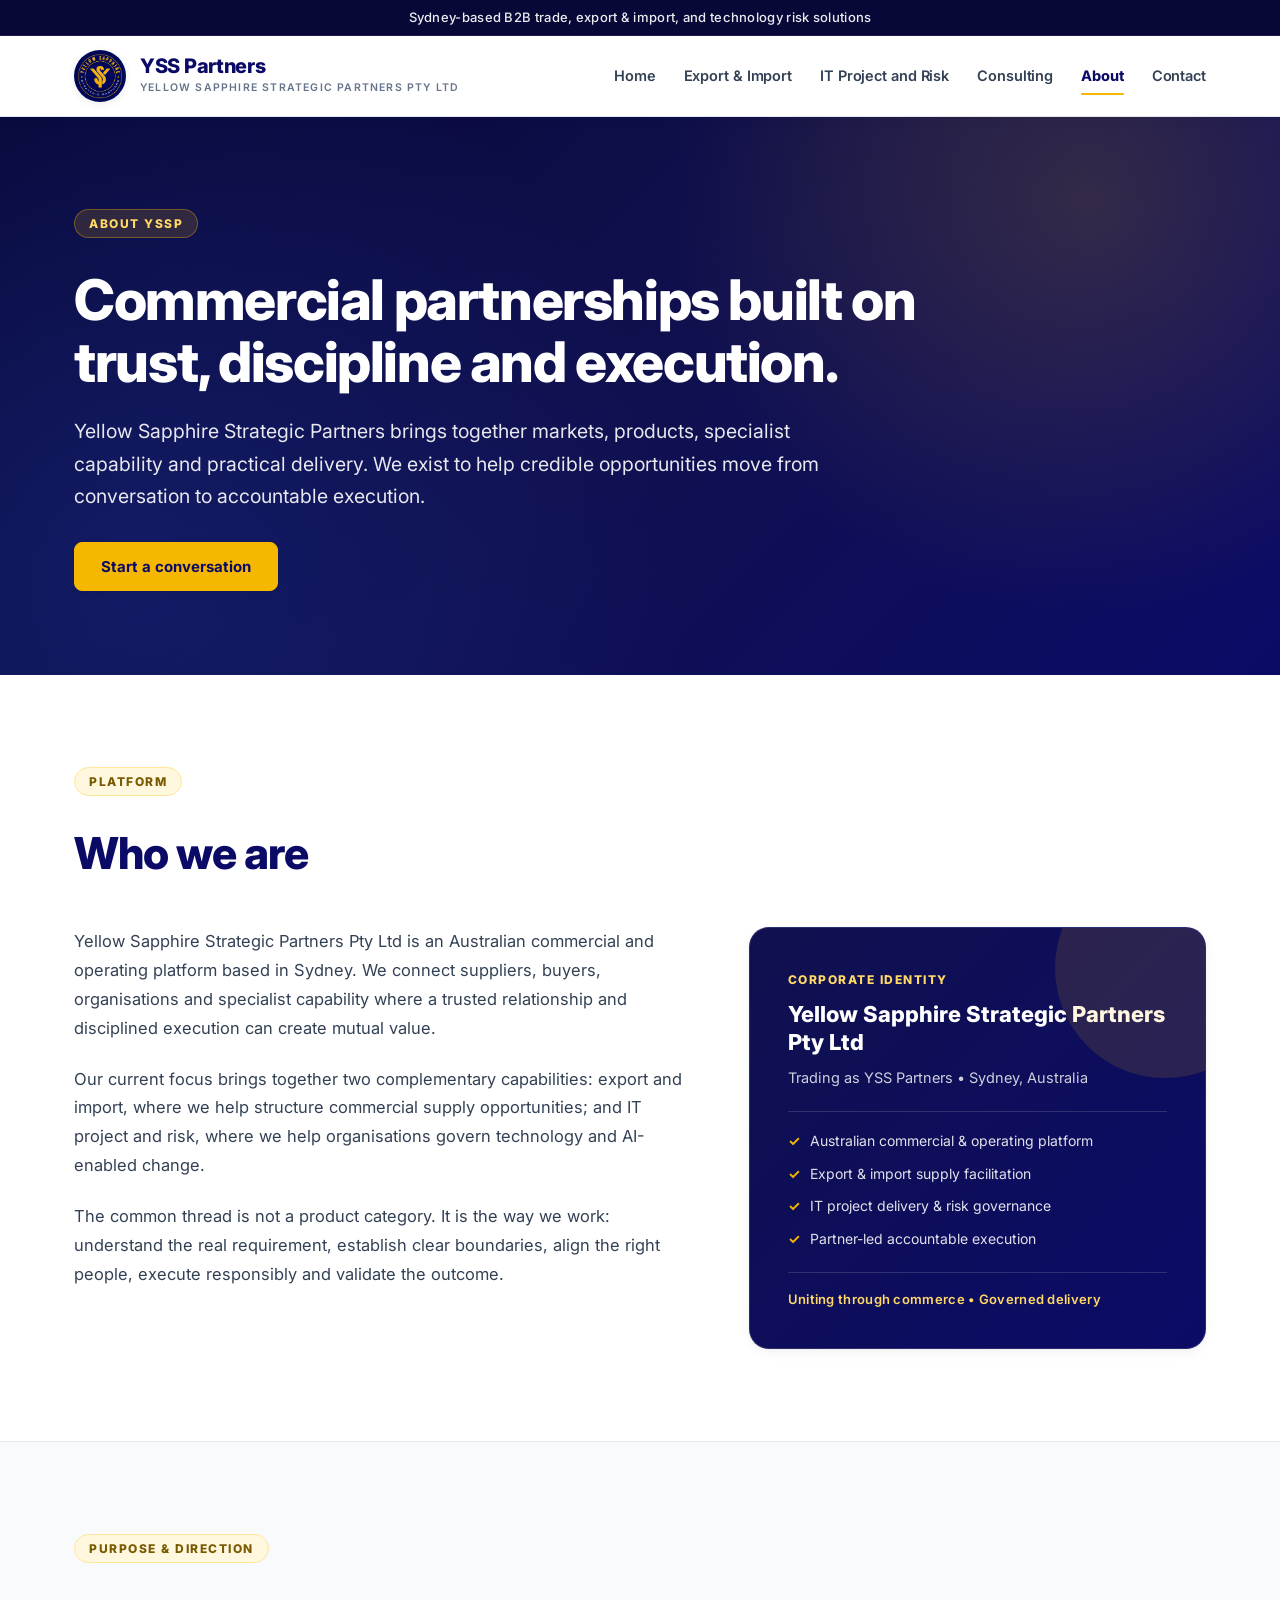
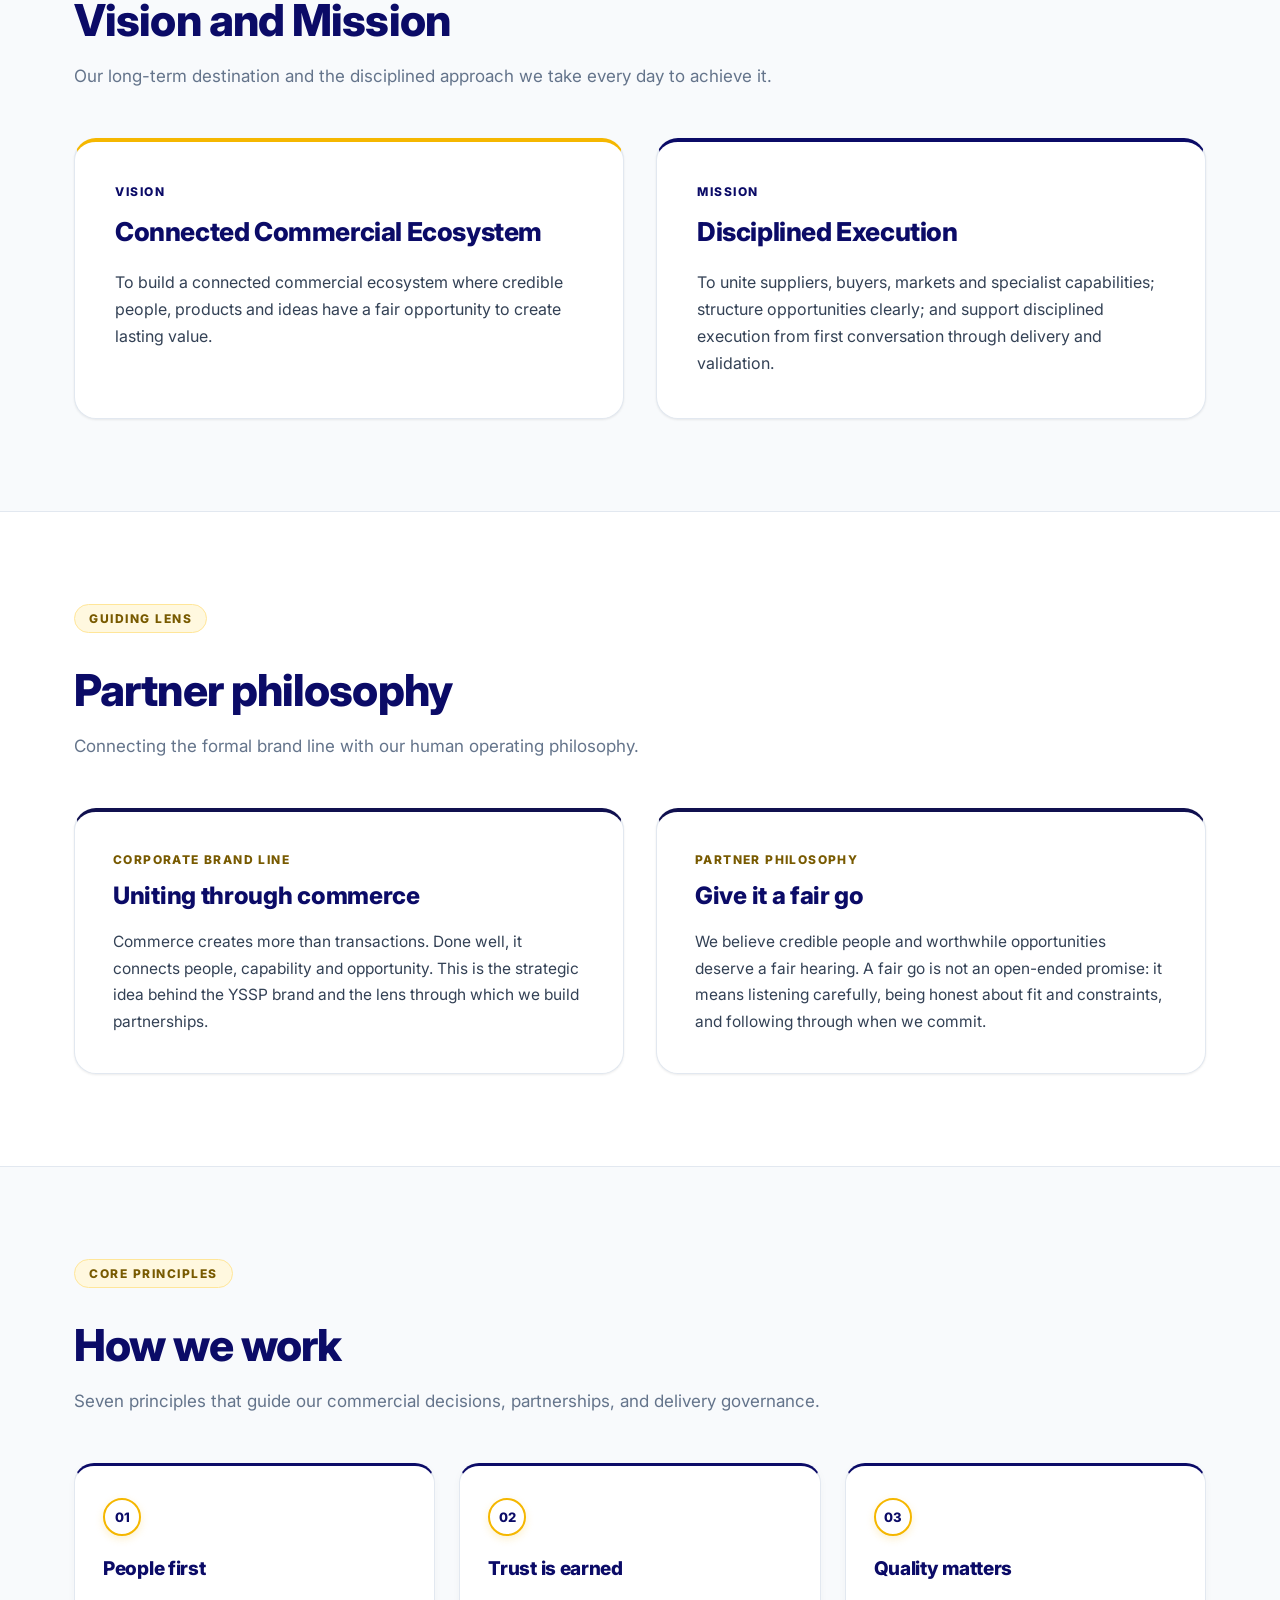
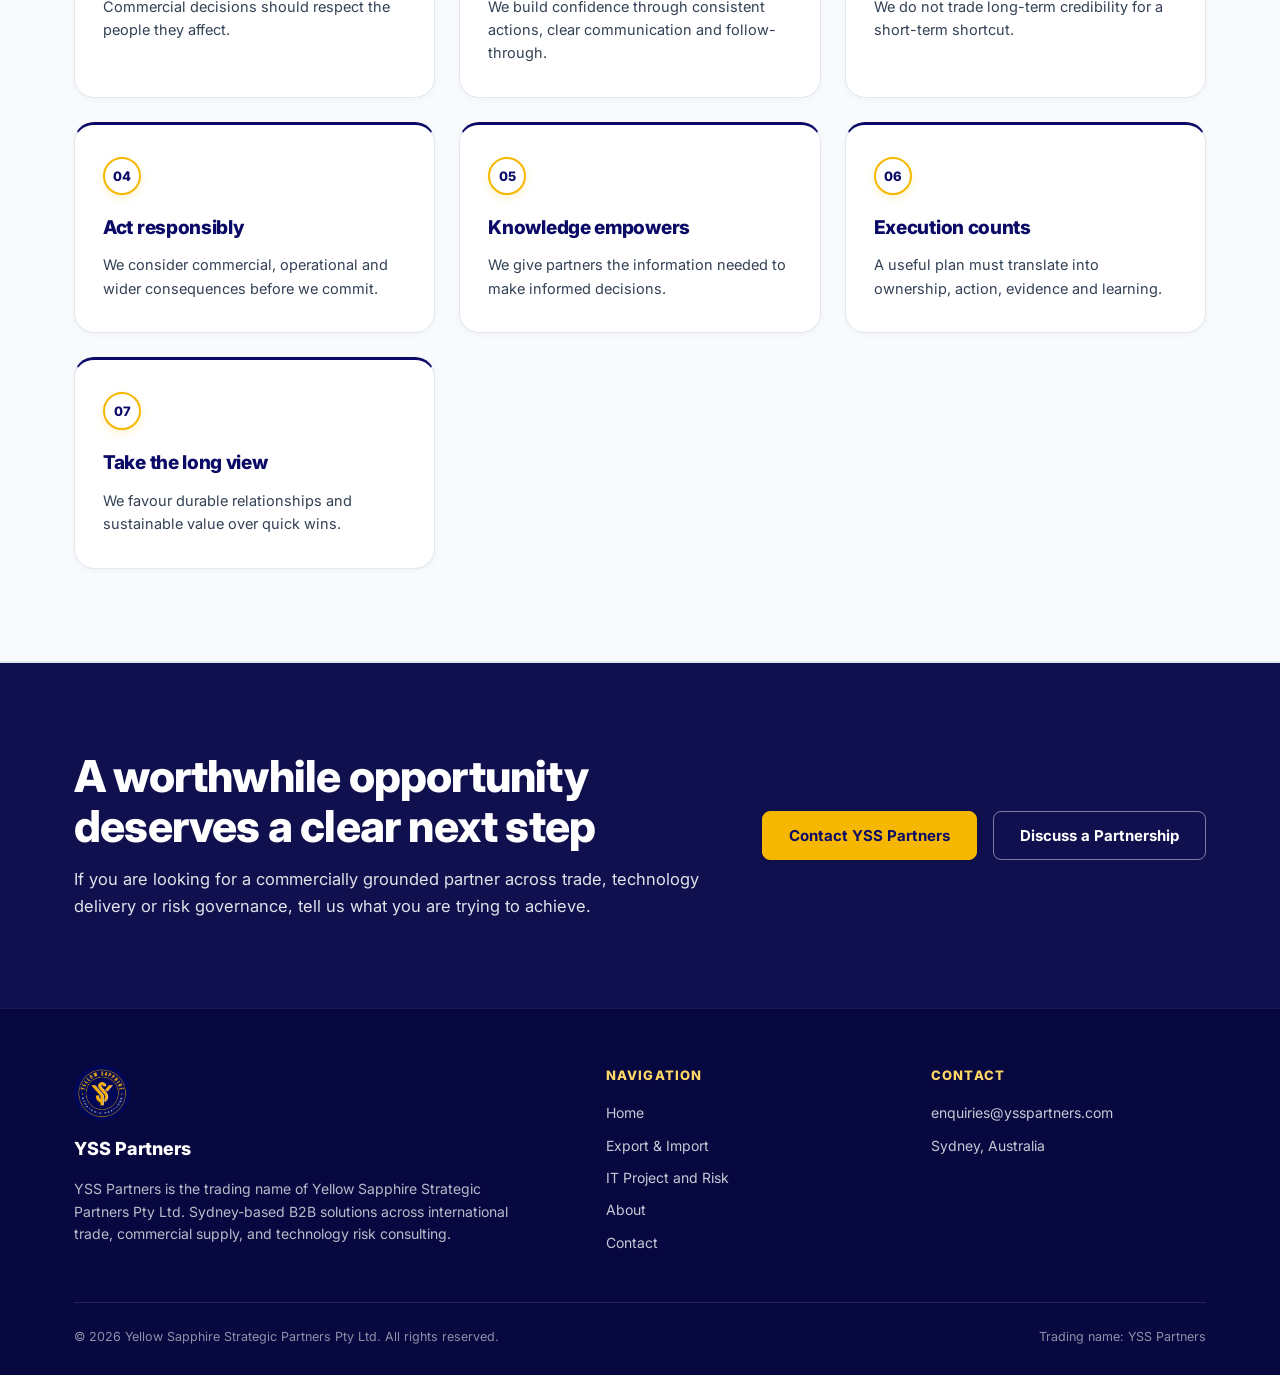
==== commit 9e4b4c27: "new" ====
--- a/about.html
+++ b/about.html
@@ -38,6 +38,7 @@
         <a href="index.html">Home</a>
         <a href="export-import.html">Export &amp; Import</a>
         <a href="it-project-risk.html">IT Project and Risk</a>
+        <a href="consulting.html">Consulting</a>
         <a href="about.html" class="active" aria-current="page">About</a>
         <a href="contact.html">Contact</a>
       </nav>
